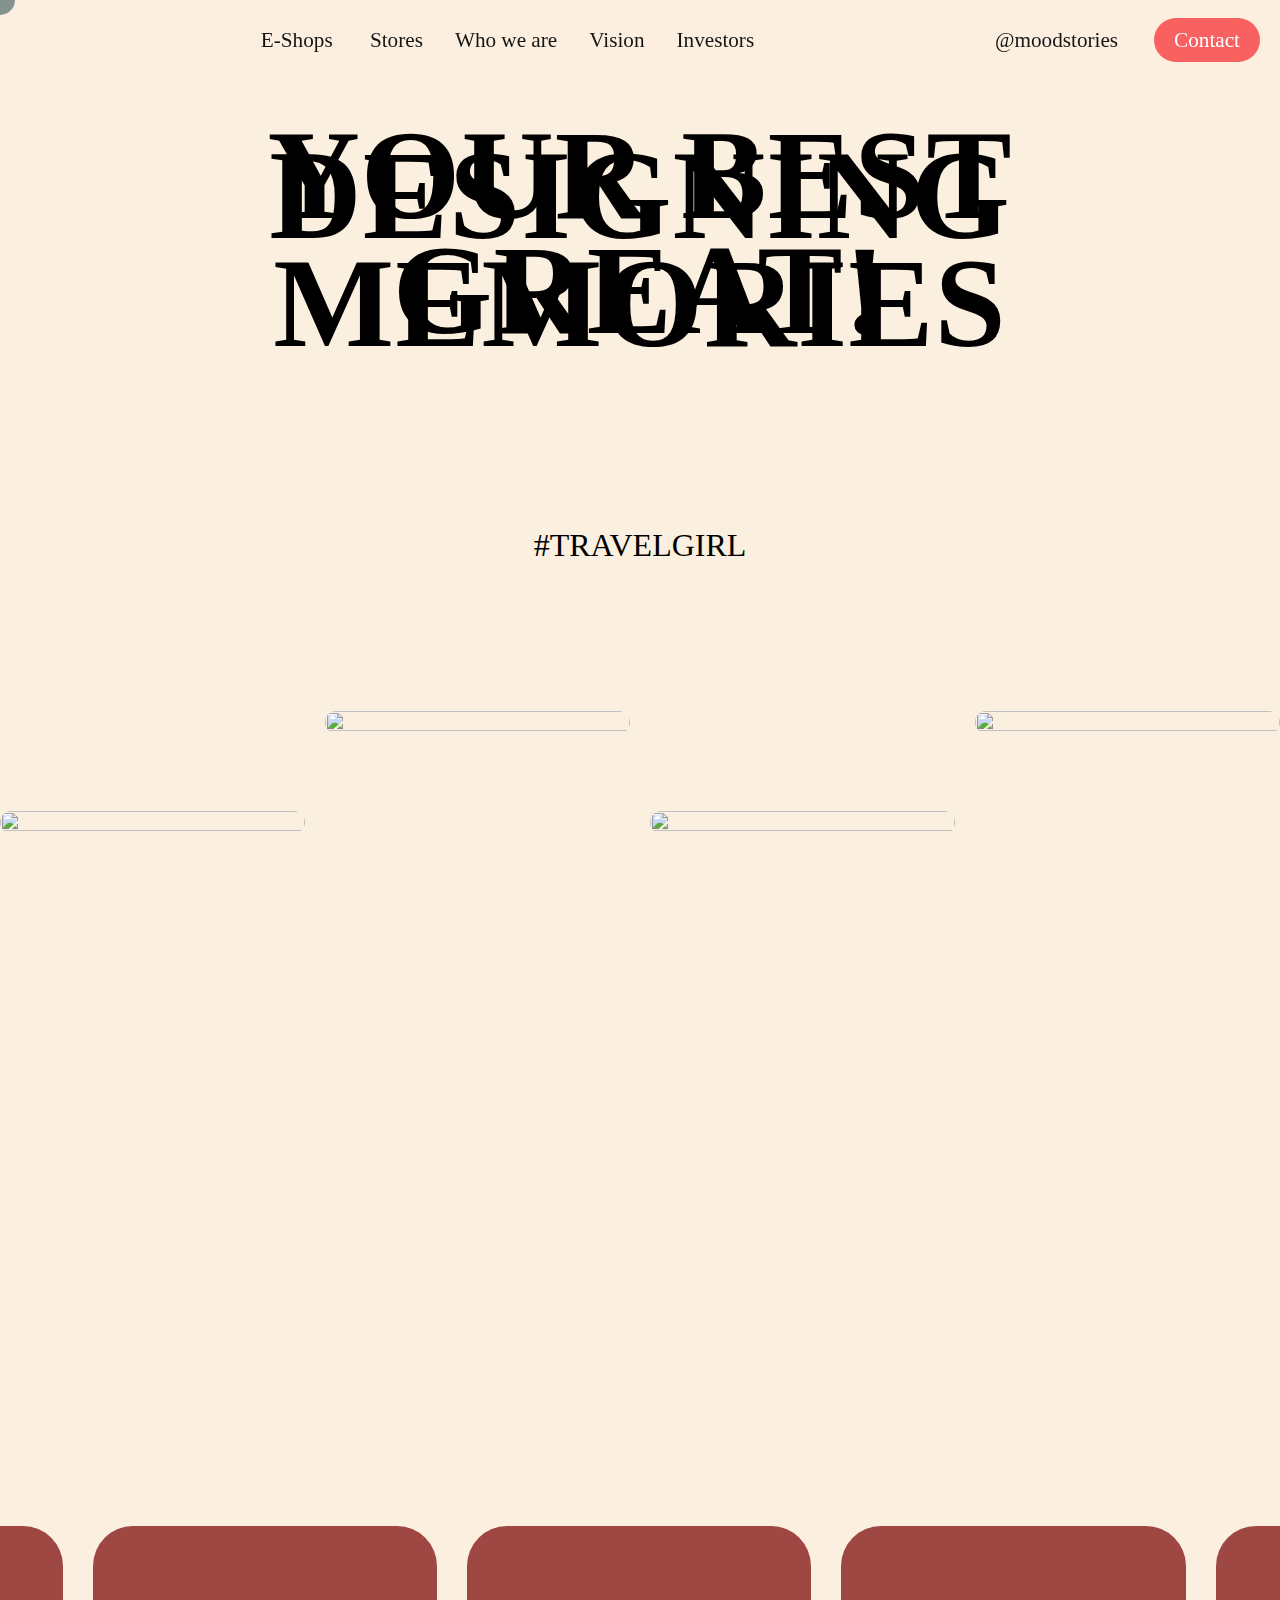
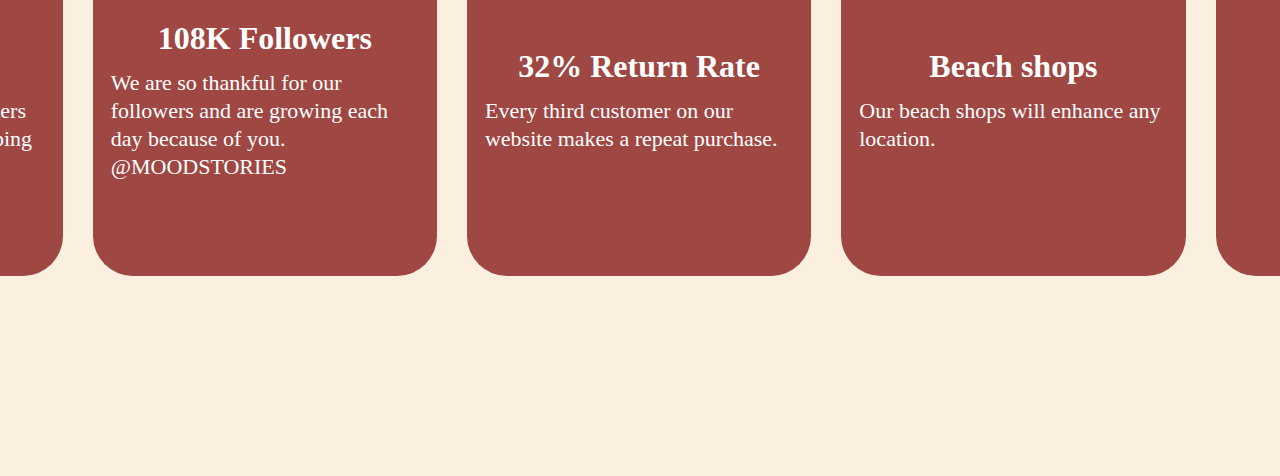
==== index.html @ e1addb82 "add new style" ====
<!DOCTYPE html>
<html lang="en">
  <head>
    <meta charset="UTF-8" />
    <meta name="viewport" content="width=device-width, initial-scale=1.0" />
    <link rel="stylesheet" href="reset.css" />
    <link rel="stylesheet" href="style.css" />
    <link
      rel="stylesheet"
      href="https://www.moodstories.us/cdn/fonts/arvo/arvo_n4.b850edda611fc9e16757303483d06adba42b9384.woff2?h1=bW9vZHN0b3JpZXMudXM&h2=bW9vZHN0b3JpZXMtb25lLmFjY291bnQubXlzaG9waWZ5LmNvbQ&hmac=a6b9521ed88adb67bad1e01ce537726cc782251e66b70402532cb32a04db1342"
    />
    <link href="https://unpkg.com/aos@2.3.1/dist/aos.css" rel="stylesheet" />
    <link
      rel="stylesheet"
      href="https://cdn.jsdelivr.net/npm/swiper@11/swiper-bundle.min.css"
    />
    <title>MOODSTORIES. #TRAVELGIRL</title>
  </head>
  <body class="body">
    <div class="kursor"></div>
    <header class="header">
      <div class="wrapper">
        <div class="header-container">
          <div class="burger-menu">
            <span class="line-burger-menu"></span
            ><span class="line-burger-menu middle"></span
            ><span class="line-burger-menu"></span>
          </div>
          <div class="logo">
            <a href="">
              <img
                src="https://moodstories.com/images/MOODSTORIES_LOGO.svg?v=1716332650&width=500"
                alt=""
            /></a>
          </div>
          <nav>
            <ul class="nav-menu">
              <div class="close">X</div>
              <li class="list-menu">
                <a href="#" class="link-menu first">
                  E-Shops
                  <img src="./images/icons8-шеврон-вниз-15.png" alt="" />
                </a>
              </li>
              <li class="list-menu">
                <a href="" class="link-menu">Stores</a>
              </li>
              <li class="list-menu">
                <a href="" class="link-menu">Who we are</a>
              </li>
              <li class="list-menu">
                <a href="./aboutus.html" class="link-menu">Vision</a>
              </li>
              <li class="list-menu">
                <a href="./aboutus.html" class="link-menu">Investors</a>
              </li>
            </ul>
          </nav>
          <div class="buttons-container">
            <a
              href="https://www.instagram.com/moodstories"
              class="link-menu link-none-small-screen"
              >@moodstories</a
            >

            <a href="#" class="link-button blue">Contact</a>
          </div>
        </div>
      </div>
    </header>
    <ul class="menu">
      <li><a
          href="https://www.moodstories.us/"
          target="_blank"
          class="link-main-menu"
          >Worldwide</a
        ></li>
      </li>

      <li>
        <a
          href="https://www.moodstories.us/"
          target="_blank"
          class="link-main-menu"
          >USA</a
        >
      </li>
      <li>
        <a
          href="https://moodstories.ua/"
          target="_blank"
          class="link-main-menu"
          >Ukraine</a
        >
      </li>
      <li>
        <a
          href="https://moodstories.store/"
          target="_blank"
          class="link-main-menu"
          >Germany</a
        >
      </li>
      <li>
        <a
          href="https://moodstories.ae/"
          target="_blank"
          class="link-main-menu"
        >
          Dubai</a
        >
      </li>
      <li>
        <a
          href="https://moodstories.gr/"
          target="_blank"
          class="link-main-menu"
          >Greece</a
        >
      </li>
      <li>
        <a
          href="https://moodstories.es/"
          target="_blank"
          class="link-main-menu"
          >Spain</a
        >
      </li>
      <div class="closest"><button class="button-closest">Close</button></div>
    </ul>
    <div class="content">
      <div class="wrapper">
        <div class="main-menu-conatiner">
          <span class="static-text">Designing</span>
          <span class="btn-text-one">Your Best Memories</span>
          <span class="btn-text-two">Great!</span>
          <p class="main-paragraph">#TRAVELGIRL</p>
        </div>
      </div>
      <div class="hidden">
        <div class="myswiper1">
          <div class="swiper-wrapper swiper-wrapper1">
            <div class="swiper-slide foto top">
              <img
                src="https://moodstories.com/images/img/2.jpg?v=1721687166&width=500"
                alt=""
              />
            </div>
            <div class="swiper-slide foto">
              <img
                src="https://moodstories.com/images/img/factory.gif?v=1721687166&width=500"
                alt=""
              />
            </div>
            <div class="swiper-slide foto top">
              <img
                src="https://www.binaery.com/cdn/shop/files/sweet-case.jpg?v=1702564416&width=500"
                alt=""
              />
            </div>
            <div class="swiper-slide foto">
              <img
                src="https://moodstories.com/images/img/factory.gif?v=1702564420&width=500"
                alt=""
              />
            </div>
            <div class="swiper-slide foto top">
              <img
                src="https://moodstories.com/images/img/222.gif?v=1702564419&width=500"
                alt=""
              />
            </div>
            <div class="swiper-slide foto">
              <img
                src="https://www.binaery.com/cdn/shop/files/iqbar-case_2f95c7a4-b4c0-4ce8-a7ac-87472772182e.jpg?v=1702564431&width=500"
                alt=""
              />
            </div>
            <div class="swiper-slide foto top">
              <img
                src="https://www.binaery.com/cdn/shop/files/ccuvee-case1.jpg?v=1702564430&width=500"
                alt=""
              />
            </div>
            <div class="swiper-slide foto">
              <img
                src="https://www.binaery.com/cdn/shop/files/max-case-2.jpg?v=1702564432&width=500"
                alt=""
              />
            </div>
            <div class="swiper-slide foto top">
              <img
                src="https://www.binaery.com/cdn/shop/files/phocus-case.jpg?v=1702564411&width=352"
                alt=""
              />
            </div>
            <div class="swiper-slide foto">
              <img
                src="https://www.binaery.com/cdn/shop/files/be-case_1.jpg?v=1702564420&width=500"
                alt=""
              />
            </div>
            <div class="swiper-slide foto top">
              <img
                src="https://www.binaery.com/cdn/shop/files/wisdom-case.jpg?v=1702564423&width=500"
                alt=""
              />
            </div>
            <div class="swiper-slide foto">
              <img
                src="https://www.binaery.com/cdn/shop/files/patch-case.jpg?v=1702564414&width=500"
                alt=""
              />
            </div>
            <div class="swiper-slide foto top">
              <img
                src="https://www.binaery.com/cdn/shop/files/justwear-case.jpg?v=1702564423&width=500"
                alt=""
              />
            </div>
            <div class="swiper-slide foto">
              <img
                src="https://www.binaery.com/cdn/shop/files/ccuvee-case.jpg?v=1702564429&width=500"
                alt=""
              />
            </div>
            <div class="swiper-slide foto top">
              <img
                src="https://www.binaery.com/cdn/shop/files/nun-case.jpg?v=1702564441&width=500"
                alt=""
              />
            </div>
            <div class="swiper-slide foto">
              <img
                src="https://www.binaery.com/cdn/shop/files/zigzag-case_1.webp?v=1707943704&width=500"
                alt=""
              />
            </div>
            <div class="swiper-slide foto top">
              <img
                src="https://www.binaery.com/cdn/shop/files/zibra-case.jpg?v=1702564422&width=500"
                alt=""
              />
            </div>

            <div class="swiper-slide foto">
              <img
                src="https://www.binaery.com/cdn/shop/files/prose-case.jpg?v=1702564428&width=500"
                alt=""
              />
            </div>
            <div class="swiper-slide foto top">
              <img
                src="https://www.binaery.com/cdn/shop/files/240602-HEIGHTS0996_3.jpg?v=1721687166&width=500"
                alt=""
              />
            </div>
            <div class="swiper-slide foto">
              <img
                src="https://www.binaery.com/cdn/shop/files/esp-case.jpg?v=1702564418&width=352"
                alt=""
              />
            </div>
            <div class="swiper-slide foto top">
              <img
                src="https://www.binaery.com/cdn/shop/files/sweet-case.jpg?v=1702564416&width=500"
                alt=""
              />
            </div>
            <div class="swiper-slide foto">
              <img
                src="https://www.binaery.com/cdn/shop/files/Whistle-case-1.jpg?v=1702564420&width=500"
                alt=""
              />
            </div>
            <div class="swiper-slide foto top">
              <img
                src="https://www.binaery.com/cdn/shop/files/max-case.jpg?v=1702564419&width=500"
                alt=""
              />
            </div>
            <div class="swiper-slide foto">
              <img
                src="https://www.binaery.com/cdn/shop/files/iqbar-case_2f95c7a4-b4c0-4ce8-a7ac-87472772182e.jpg?v=1702564431&width=500"
                alt=""
              />
            </div>
            <div class="swiper-slide foto top">
              <img
                src="https://www.binaery.com/cdn/shop/files/ccuvee-case1.jpg?v=1702564430&width=500"
                alt=""
              />
            </div>
            <div class="swiper-slide foto">
              <img
                src="https://www.binaery.com/cdn/shop/files/max-case-2.jpg?v=1702564432&width=500"
                alt=""
              />
            </div>
            <div class="swiper-slide foto">
              <img
                src="https://www.binaery.com/cdn/shop/files/phocus-case.jpg?v=1702564411&width=352"
                alt=""
              />
            </div>
            <div class="swiper-slide foto top">
              <img
                src="https://www.binaery.com/cdn/shop/files/be-case_1.jpg?v=1702564420&width=500"
                alt=""
              />
            </div>
            <div class="swiper-slide foto">
              <img
                src="https://www.binaery.com/cdn/shop/files/wisdom-case.jpg?v=1702564423&width=500"
                alt=""
              />
            </div>
            <div class="swiper-slide foto top">
              <img
                src="https://www.binaery.com/cdn/shop/files/patch-case.jpg?v=1702564414&width=500"
                alt=""
              />
            </div>
            <div class="swiper-slide foto">
              <img
                src="https://www.binaery.com/cdn/shop/files/justwear-case.jpg?v=1702564423&width=500"
                alt=""
              />
            </div>
            <div class="swiper-slide foto top">
              <img
                src="https://www.binaery.com/cdn/shop/files/ccuvee-case.jpg?v=1702564429&width=500"
                alt=""
              />
            </div>
            <div class="swiper-slide foto">
              <img
                src="https://www.binaery.com/cdn/shop/files/nun-case.jpg?v=1702564441&width=500"
                alt=""
              />
            </div>
            <div class="swiper-slide foto top">
              <img
                src="https://www.binaery.com/cdn/shop/files/zigzag-case_1.webp?v=1707943704&width=500"
                alt=""
              />
            </div>
            <div class="swiper-slide foto">
              <img
                src="https://www.binaery.com/cdn/shop/files/zibra-case.jpg?v=1702564422&width=500"
                alt=""
              />
            </div>
            <div class="swiper-slide foto top">
              <img
                src="https://www.binaery.com/cdn/shop/files/ccuvee-case.jpg?v=1702564429&width=500"
                alt=""
              />
            </div>
            <div class="swiper-slide foto">
              <img
                src="https://www.binaery.com/cdn/shop/files/prose-case.jpg?v=1702564428&width=500"
                alt=""
              />
            </div>
          </div>
        </div>
      </div>
      <div class="wrapper">
        <div class="about-us-container">
          <p class="about-us" data-aos="fade-up" data-aos-duration="3000">
            #TRAVELGIRL
          </p>
          <h3
            class="about-us-title"
            data-aos="fade-up"
            data-aos-duration="3000"
          >
            We’re here to make every moment count!
          </h3>
          <p
            class="about-us-paragraph"
            data-aos="fade-up"
            data-aos-duration="3000"
          >
            Craft your best memories with MOODSTORIES. Wherever you go,
            MOODSTORIES goes with you. The best friend in every girl's travel
            story.
          </p>
        </div>
      </div>
      <div class="slider-wrapper">
        <div class="swiper myswiper2">
          <div class="swiper-wrapper">
            <div class="swiper-slide swiper-slide1">
              <h4 class="title-slider">8+ Online shops</h4>
              <p class="paragraph-slider">
                We're launching online stores worldwide to deliver your orders
                faster and enhance your shopping experience.
              </p>
            </div>
            <div class="swiper-slide swiper-slide1">
              <h4 class="title-slider">108K Followers</h4>
              <p class="paragraph-slider">
                We are so thankful for our followers and are growing each day
                because of you.
                <a
                  href="https://www.instagram.com/moodstories"
                  style="text-decoration: none; color: inherit"
                  >@MOODSTORIES</a
                >
              </p>
            </div>
            <div class="swiper-slide swiper-slide1">
              <h4 class="title-slider">32% Return Rate</h4>
              <p class="paragraph-slider">
                Every third customer on our website makes a repeat purchase.
              </p>
            </div>
            <div class="swiper-slide swiper-slide1">
              <h4 class="title-slider">Beach shops</h4>
              <p class="paragraph-slider">
                Our beach shops will enhance any location.
              </p>
            </div>
            <div class="swiper-slide swiper-slide1">
              <h4 class="title-slider">10K Clients</h4>
              <p class="paragraph-slider">№№№№.</p>
            </div>
          </div>
          <div class="swiper-pagination"></div>
          <div class="swiper-button-next new-button"></div>
          <div class="swiper-button-prev new-button-next"></div>
        </div>
      </div>
    </div>
    <div class="form-container">
      <div class="wrapper">
        <div class="form-wrapper">
          <div class="form-close">X</div>
          <h3 class="form-title">Let's talk</h3>
          <p class="form-paragraph">This may begining of your journey</p>
          <div class="forma-and-text">
            <form action="" class="forma">
              <div class="group">
                <input required="" type="text" class="input">
                <span class="highlight"></span>
                <span class="bar"></span>
                <label>Your favorite name</label>
              </div>
              <div class="group">
                <input required="" type="email" class="input">
                <span class="highlight"></span>
                <span class="bar"></span>
                <label>Your favorite email</label>
              </div>
              <div class="group big-margin">
                <select name="" id="2" class="input">
                  <option value="">1</option>
                  <option value="">2</option>
                  <option value="">3</option>
                </select>
                <label for="2"class="textarea-lable next-lable">Serious qestions. What type of work are you intrested in?</label>
                <div class="group">
                  <textarea textarea id="5" class="input text-area"></textarea>
                  <label for="5" class="textarea-lable">Tell us about your idea</label>
                </div>
              </div>
              <button type="submit" class="fom-button">SEND</button>
            </form>
            <div class="text">
              <div class="paragrahp-link">
                <p class="gray-paragpah">Or reac us here</p>
                <a href="" class="link-form">brightfunk@gmail.com</a>
                <a href="" class="link-form">WatsApp</a>
                <a href="" class="link-form">Telegram</a>
              </div>
              
              <div class="paragrahp-link">
                <p class="gray-paragpah">Or reac us here</p>
                <p class="link-form link-paragraph"> 16192 Coastal Highway lewes, Delawere 19958 USA</p>
              </div>
              <div class="paragrahp-link">
                <p class="gray-paragpah">Or reac us here</p>
                <a href="" class="link-form">Instagram</a>
              </div>
            </div>
          </div>
        </div>
      </div>
    </div>
    <script src="https://unpkg.com/aos@2.3.1/dist/aos.js"></script>
    <script src="https://cdn.jsdelivr.net/npm/swiper@11/swiper-bundle.min.js"></script>
    <script src="./index.js"></script>
  </body>
</html>
---- style.css ----
@font-face {
  font-family: "Optima";
  src: url("./fonts/OptimaLTPro-Roman.woff2") format("woff2");
  src: url("./fonts/OptimaLTPro-Roman.woff") format("woff");
}
* {
  margin: 0;
  padding: 0;
  box-sizing: border-box;
}
label {
  color: #615f5f;
}
a {
  text-decoration: none;
  cursor: none;
}
.body {
  overflow-x: hidden;
  cursor: none;
  position: relative;
  background-color: #fbefdf;
}

.scrool-none {
  position: fixed;
  overflow-y: scroll;
  width: 100%;
}
.blur-effect {
  filter: blur(7px);
  pointer-events: none;
}
.close {
  display: none;
}
/* header========================================================================================= start */
.header {
  width: 100%;
  min-height: 88px;
  transition: all 0.5s ease;
  position: fixed;
  /*
  background-color: rgba(255, 255, 255, 0.81);
  */
  background-color: rgba(251, 239, 223, 0.81);
  z-index: 4;
  top: 0;
  left: 0;
  right: 0;
  backdrop-filter: blur(15px);
}
.fixed {
  border-bottom: 1px solid rgb(213, 210, 210);
}
.wrapper {
  max-width: 1270px;
  margin: 0 auto;
  padding: 0 15px;
}
.logo img {
  width: 190px;
}
.header-container {
  display: flex;
  justify-content: space-between;
  align-items: center;
}
.nav-menu {
  padding: 30px;
  display: flex;
  gap: 0 32px;
}
.link-menu {
  position: relative;
  padding: 15px 0;
  font-size: 1.325rem;
  font-weight: 500;
  color: rgb(21, 21, 21);
  transition: all 1s ease;
}
.link-menu::before {
  content: "";
  position: absolute;
  top: 40px;
  left: 0;
  height: 3px;
  width: 0;
  background-color: #f96161;
  transition: all 1s ease;
}
.link-menu:hover {
  color: #f96161;
}
.link-menu:hover::before {
  width: 100%;
}
.link-button {
  font-size: 1.325rem;
  font-weight: 500;
  color: rgb(21, 21, 21);
  padding: 10px 20px;
}
.blue {
  margin-left: 32px;
  border-radius: 30px;
  background-color: #f96161;
  color: white;
  transition: all 0.5s ease-in;
}
.blue:hover {
  opacity: 0.5;
}

/* burger-menu=============================================================================== */
.burger-menu {
  display: flex;
  flex-direction: column;
  gap: 10px 0;
  align-items: center;
  display: none;
}
.line-burger-menu {
  width: 46px;
  height: 2px;
  background-color: black;
  border-radius: 2px;
}
.middle {
  width: 30px;
}
/* burger-menu=============================================================================== */
/* header========================================================================================= finish */
/* menu============================================================================================ start */
.main-menu-conatiner {
  margin-top: 120px;
  display: flex;
  flex-direction: column;
  align-items: center;
  justify-content: center;
  color: black;
  background-color: #fbefdf;
  position: relative;
  overflow: hidden;
  width: 100%;
  text-align: center;
}

.static-text {
  font-size: 8rem;
  font-weight: 800;
  text-transform: uppercase;
  letter-spacing: 1px;
  margin-bottom: 190px; /* Відступ між статичним і анімованими текстами */
}

.main-menu-conatiner span {
  font-size: 12px;
  text-transform: uppercase;
  letter-spacing: 1px;
  position: absolute;
  width: 100%;
  left: 0;
  transform: translateY(-40%);
  font-size: 8rem;
  font-weight: 800;
}

.btn-text-one {
  animation: slide-one 7s infinite;
  animation-delay: 3s;
}

/* Анімація для другого тексту */
.btn-text-two {
  animation: slide-two 7s infinite;
  animation-delay: -2s;
}

/* Анімація для першого тексту */
@keyframes slide-one {
  0%,
  25% {
    top: 150%;
    opacity: 0;
  }
  33%,
  50% {
    top: calc(40% + 50px); /* Враховуємо відступ з .static-text */
    opacity: 1;
  }
  58%,
  75% {
    top: -100%;
    opacity: 0;
  }
  76%,
  100% {
    top: 150%;
  }
}

/* Анімація для другого тексту */
@keyframes slide-two {
  0%,
  40% {
    top: 150%;
    opacity: 0;
  }
  50%,
  70% {
    top: calc(50% + 50px); /* Враховуємо відступ з .static-text */
    opacity: 1;
  }
  80%,
  100% {
    top: -100%;
    opacity: 0;
  }
}

.main-paragraph {
  margin-top: 33%;
  font-size: 2rem;
}

.top {
  padding-top: 100px;
}
/* kfffffffffffffffffffffffffffff */
/* Стиль для кастомного курсора */
.kursor {
  position: fixed;
  mix-blend-mode: difference;
  left: 0;
  top: 0;
  z-index: 19;
  width: 30px;
  height: 30px;
  background: #775c50;
  pointer-events: none;
  border-radius: 50%;
  transform: translate(-50%, -50%);
  transition: width 0.3s ease, height 0.3s ease;
}

.zoomed {
  width: 50px;
  height: 50px;
  background-color: transparent;
  border: 2px solid;
  mix-blend-mode: normal;
}
/* kfffffffffffffffffffffffffffff */
.about-us-container {
  margin-top: 150px;
  display: flex;
  flex-direction: column;
}
.about-us {
  margin-bottom: 16px;
  font-size: 2rem;
}
.about-us-title {
  margin-bottom: 40px;
  font-size: 5.5rem;
  font-weight: 700;
}
.about-us-paragraph {
  font-size: 20px;
  line-height: 28px;
}
/* slider======================================================================================== */
.swiper {
  height: 450px;
  margin: 100px;
  position: relative;
  padding-bottom: 100px !important;
}

.swiper-wrapper {
  margin-left: -22%;
}
.swiper-wrapper1 {
  position: relative;
  margin-left: 0 !important;
  margin: 150px 0;
  height: 450px;
  transition: all 5s ease;
}
.stop-animation {
  animation-play-state: paused !important;
}
.animation {
  animation: slide 30s linear infinite;
  animation-play-state: running;
}
@keyframes slide {
  0% {
    transform: translateX(0);
  }
  100% {
    transform: translateX(-200%);
  }
}
.foto {
  max-width: 560px !important;
  height: 100%;
}
.foto img {
  width: 100%;
  height: 100%;
  border-radius: 30px;
  object-fit: contain;
}
.swiper-slide1 {
  padding: 18px;
  color: white;
  font-size: 18px;
  background: #fff;
  background-color: #9e4743;
  border-radius: 40px;
  display: flex !important;
  flex-direction: column;
  align-items: center !important;
  justify-content: center !important;
}
.myswiper {
  width: 100%;
  padding: 150px 0;
}

.fotо {
  width: 400px;
  border-radius: 50px !important;
}
.title-slider {
  font-size: 32px;
  font-weight: 800;
  margin-bottom: 15px;
}
.paragraph-slider {
  font-size: 22px;
  line-height: 28px;
}
.new-button,
.new-button-next {
  position: absolute !important;
  z-index: 3 !important;
  width: 100px !important;
  height: 100px !important;
  color: black !important;
  background-color: white !important;
  border-radius: 50% !important;
  top: 37% !important;
  background-position: center !important;
  background-repeat: no-repeat !important;
  background-size: cover !important;
  opacity: 0;
  transition: opacity 0.3s ease !important;
  cursor: none !important;
}
.new-button::after,
.new-button-next::after {
  display: none !important;
}
.new-button {
  right: 5% !important;
  background-image: url(./images/icons8-СЃС‚СЂРµР»РєР°-РІРїСЂР°РІРѕ-50.png);
}
.new-button-next {
  left: 5% !important;
  background-image: url(./images/icons8-СЃС‚СЂРµР»РєР°-РІРїСЂР°РІРѕ-50\ 1.png);
}
.opacity {
  opacity: 1;
}
.swiper-pagination {
  display: none;
}
.hidden {
  overflow: hidden;
}
/* //////////////////////////////////////////////////////////////////////////////////////// */
/* //////////////////////////////////////////////////////////////////////////////////////// */
/* //////////////////////////////////////////////////////////////////////////////////////// */
/* //////////////////////////////////////////////////////////////////////////////////////// */
/* //////////////////////////////////////////////////////////////////////////////////////// */
/* about-us style */
.about-us-main {
  margin: 180px 0;
  display: flex;
  gap: 0 8%;
  align-items: center;
}
.about-us-text {
  width: 46%;
}
.about-us-main-title {
  font-size: 56px;
  font-weight: 900;
  margin-bottom: 20px;
}
.about-us-main-paragraph {
  font-size: 22px;
  line-height: 30px;
}
.about-us-foto {
  width: 46%;
}
.about-us-foto img {
  width: 100%;
  height: 100%;
  border-radius: 40px;
  object-fit: contain;
}

.scrool-block-coantainer {
  display: flex;
  gap: 0 40px;
  margin: 200px 0;
  position: sticky;
  top: 150px;
}

.right-wrapper {
  margin-left: auto;
}
.text-number-block {
  position: sticky;
  top: 150px;
  max-width: 980px;
  padding: 32px;
  border-radius: 30px;
  border: 1px solid black;
  margin-bottom: 20px;
  background-color: white;
}
.number-name-block {
  margin-right: 20px;
}
.text-block {
  display: block;
  margin-bottom: 15px;
}
.number-block {
  margin-right: 15px;
}

.number-text-block-wrapper {
  position: sticky;
  top: 150px;
  font-size: 20px;
  color: #2e2a2a;
  margin-bottom: 15px;
}
.number {
  font-size: 54px;
  font-weight: 900;
  color: rgb(102, 91, 91);
}
.titel-number-text-block {
  font-size: 54px;
  color: black;
  font-weight: 700;
  margin-top: -22px;
  margin-bottom: 40px;
}
.paragraph-number-text-block {
  font-size: 22px;
  color: black;
  line-height: 28px;
}
.one-block {
  z-index: 1;
}
.two-block {
  z-index: 2;
}
.three-block {
  z-index: 3;
}
/* navMenuStyles ===============================================================================================*/
.link-main-menu {
  position: relative;
  font-size: 32px;
  color: black;
  letter-spacing: 5px;
  transition: all 0.5s ease;
}
.link-main-menu::before {
  position: absolute;
  content: "";
  top: 40px;
  left: 0;
  height: 2px;
  background-color: #f96161;
  z-index: 1;
  width: 0;
  transition: all 0.5s ease;
}
.link-main-menu:hover {
  color: #f96161;
}

.link-main-menu:hover:before {
  width: 100%;
}

.menu {
  position: fixed;
  top: 10%;
  left: 0;
  width: 100%;
  height: 100%;
  display: flex;
  flex-direction: column;
  gap: 40px 0;
  padding: 40px 480px 0px;
  background-color: #fbefdf;
  z-index: 5;
  overflow: hidden;
  transition: all 0.3s ease;
  transform: translateY(-150%);
}
.transform-tranleteY {
  transform: translateY(0);
}
.color {
  color: #f96161;
}
.closest {
  position: absolute;
  bottom: 20%;
  right: 20%;
}
.button-closest {
  cursor: none;
  padding: 10px 40px;
  border-radius: 30px;
  background-color: #f96161;
  color: white;
  transition: all 0.5s ease-in;
  font-size: 30px;
  transition: all 0.5s ease;
  border: none;
}
.button-closest:hover {
  opacity: 0.5;
}

/* forma================================================================================================== */
.form-container {
  width: 100vw;
  height: 100vh;
  top: 0;
  left: 0;
  right: 0;
  position: fixed;
  display: flex;
  align-items: center;
  justify-content: center;
  z-index: 6;
  background-color: rgba(0, 0, 0, 0.549);
  display: none;
}
.display-blosk {
  display: block;
}
.form-wrapper {
  background-color: #fbefdf;
  padding: 45px 100px;
  position: relative;
}
.form-close {
  position: absolute;
  right: 3%;
  top: 3%;
  font-size: 2rem;
  font-weight: 900;
  padding: 15px;
}
.form-title {
  font-size: 6rem;
  font-weight: 600;
  text-align: center;
}
.form-paragraph {
  font-size: 24px;
  margin-bottom: 50px;
  text-align: center;
}
.forma-and-text {
  display: flex;
  gap: 0 80px;
}
.text {
  display: flex;
  flex-direction: column;
  gap: 80px 0;
}
.paragrahp-link {
  color: #615f5f;
  font-size: 18px;
}
.link-form {
  margin-top: 10px;
  display: block;
  color: black;
  transition: all 0.3s ease;
}
.link-form:hover {
  text-decoration: underline;
}
.link-paragraph {
  text-decoration: none;
  line-height: 25px;
}
.link-paragraph:hover {
  text-decoration: none;
}
.forma {
  width: 50vw;
  cursor: none;
}
.group {
  position: relative;
  margin-bottom: 40px;
}

.input {
  width: 100%;
  font-size: 16px;
  padding: 10px 10px 10px 5px;
  display: block;
  border: none;
  border-bottom: 1px solid #615f5f;
  background: transparent;
}

.input:focus {
  outline: none;
}

label {
  color: #999;
  font-size: 18px;
  font-weight: normal;
  position: absolute;
  pointer-events: none;
  left: 5px;
  top: 10px;
  transition: 0.2s ease all;
  -moz-transition: 0.2s ease all;
  -webkit-transition: 0.2s ease all;
}

.input:focus ~ label,
.input:valid ~ label {
  top: -20px;
  font-size: 14px;
  color: #615f5f;
}

.bar {
  position: relative;
  display: block;
  width: inherit;
}

.bar:before,
.bar:after {
  content: "";
  height: 2px;
  width: 0;
  bottom: 1px;
  position: absolute;
  background: #000000;
  transition: 0.2s ease all;
  -moz-transition: 0.2s ease all;
  -webkit-transition: 0.2s ease all;
}

.bar:before {
  left: 50%;
}

.bar:after {
  right: 50%;
}

.input:focus ~ .bar:before,
.input:focus ~ .bar:after {
  width: 50%;
}

.highlight {
  position: absolute;
  height: 60%;
  width: 100%;
  top: 25%;
  left: 0;
  pointer-events: none;
  opacity: 0.5;
}

.input:focus ~ .highlight {
  animation: inputHighlighter 0.3s ease;
}
.text-area {
  background-color: #fbefdf;
  border: none;
  border-bottom: 1px solid #615f5f;
  color: #615f5f;
  margin-top: 50px;
  width: 100%;
  outline: 0;
}
.text-area:focus ~ .textarea-lable {
  margin-top: -10px;
  font-size: 16px !important;
}
.textarea-lable {
  margin-top: 35px;
  font-size: 20px !important;
  color: #615f5f;
}
.next-lable {
  margin-top: -8px;
}
.big-margin {
  margin-top: 80px;
}
@keyframes inputHighlighter {
  from {
    background: #000000;
  }

  to {
    width: 0;
    background: transparent;
  }
}
.fom-button {
  padding: 10px 30px;
  background-color: #f96161;
  color: white;
  border-radius: 30px;
  border: none;
  font-weight: 700;
  transition: all 0.3s ease;
}
.fom-button:hover {
  opacity: 0.5;
}
/* forma================================================================================================== */
/* adptiwe-screen======================================================================================== */ /* adptiwe-screen======================================================================================== */ /* adptiwe-screen======================================================================================== */
@media (max-width: 1270px) {
  .swiper-wrapper {
    margin-left: -10%;
  }
}
@media (max-width: 960px) {
  .nav-menu {
    flex-direction: column;
    gap: 50px 0;
    background-color: white;
    position: absolute;
    top: 0;
    left: 0;
    width: 100%;
    z-index: 4;
    height: 100vh;
    opacity: 1;
    padding-top: 150px;
    transform: translateX(-100%);
    transition: all 0.4s ease;
  }
  .close {
    margin-left: auto;
    font-size: 34px;
    font-weight: 900;
    margin-top: -30%;
    display: block;
  }
  .class-transform {
    transform: translateX(0);
  }
  .link-menu {
    font-size: 34px;
  }
  .header-container {
    padding: 30px;
  }
  .link-none-small-screen {
    display: none;
  }
  .burger-menu {
    display: flex;
  }
  .main-menu-conatiner span {
    font-size: 6rem;
  }
  .main-menu-conatiner {
    text-align: center;
  }
  .about-us-title {
    font-size: 4rem;
  }
  .swiper-wrapper {
    margin-left: -52%;
    height: 500px;
  }

  .swiper-pagination {
    position: absolute !important;
    bottom: 0% !important;
    z-index: 3;
    display: block;
  }
  .swiper-pagination-bullet {
    width: 20px !important;
    height: 20px !important;
    border-radius: 50% !important;
    margin-left: 10px !important;
  }
  .swiper-pagination-bullet-active {
    background: #000000 !important;
  }
  .new-button,
  .new-button-next {
    display: none !important;
    opacity: 0 !important;
  }
}
@media (max-width: 700px) {
  .main-title {
    font-size: 5rem;
  }
}
@media (max-width: 600px) {
  .about-us-title {
    font-size: 3rem;
  }
  .title-slider {
    font-size: 28px;
  }
  .swiper-slide1 {
    padding: 20px 20px;
    font-size: 20px;
  }

  .main-menu-conatiner span {
    font-size: 3rem;
  }
  .main-paragraph {
    font-size: 1.5rem;
  }
  .logo a img {
    width: 150px;
  }
  .blue {
    font-size: 20px;
  }
  .header-container {
    padding: 30px 0;
  }
}
@media (max-width: 400px) {
  .main-menu-conatiner span {
    font-size: 2.5rem;
  }
  .about-us-title {
    font-size: 2rem;
  }
  .line-burger-menu {
    width: 30px;
  }
  .middle {
    width: 15px;
  }
  .blue {
    margin-left: 5px;
  }
  @keyframes slide {
    0% {
      transform: translateX(0);
    }
    100% {
      transform: translateX(-800%);
    }
  }
}
/* adptiwe-screen about-us======================================================================================== */ /* adptiwe-screen about-us======================================================================================== */ /* adptiwe-screen about-us======================================================================================== */
@media (max-width: 1100px) {
  .about-us-main {
    max-width: 100%;
    display: flex;
    flex-direction: column;
    gap: 40px 0;
    position: relative;
  }
  .about-us-foto {
    width: 90%;
  }
  .about-us-text {
    display: flex;
    flex-direction: column;

    width: 90%;
  }
  .about-us-main-title {
    display: flex;
    order: 1;
  }

  .about-us-foto {
    order: 2;
    display: flex;
  }

  .about-us-main-paragraph {
    position: absolute;
    bottom: -280px;
    left: 0;
  }
  .next {
    padding-top: 100px;
  }
  .scrool-block-coantainer {
    margin-top: 100px;
    display: flex;
    flex-direction: column;
    gap: 30px 0;
    margin-left: 20px;
  }
  .number-name-block {
    margin-right: 0;
  }
  .right-wrapper {
    margin-left: 0;
  }
  .number-text-block-wrapper {
    margin-right: auto;
  }
}
@media (max-width: 850px) {
  .forma-and-text {
    flex-direction: column-reverse;
    align-items: center;
    justify-content: center;
    gap: 80px 0;
  }
  .form-wrapper {
    padding: 45px;
  }
  .forma {
    width: 85vw;
  }
  .text {
    flex-direction: row;
    gap: 0 60px;
  }
  .kursor {
    display: none;
  }
  .body {
    cursor: default;
  }
  .titel-number-text-block {
    font-size: 40px;
    margin-bottom: 20px;
  }
  .text-number-block {
    margin-bottom: 5%;
  }
  .next {
    padding-top: 150px;
  }
}
@media (max-width: 600px) {
  .main-menu-conatiner {
    margin-top: 22%;
  }
  .main-paragraph {
    margin-top: 70%;
  }
  .static-text {
    margin-bottom: 16%;
  }
  .about-us-main-paragraph {
    margin-bottom: -60px;
  }
  .animation {
    animation: slide 15s linear infinite;
    animation-play-state: running;
  }
  .next {
    padding-top: 200px;
  }
  .foto {
    width: 70% !important;
  }
  .top {
    padding-top: 50px;
  }
  .about-us-container {
    margin-top: 0;
  }
  .hidden {
    overflow: hidden;
    margin-top: -50px;
  }
}
@media (max-width: 450px) {
  .about-us-main-paragraph {
    margin-bottom: -100px;
  }
  .form-wrapper {
    padding: 20px;
  }
  .paragrahp-link {
    font-size: 14px;
  }
  .link-form {
    font-size: 14px;
  }
  .forma-and-text {
    gap: 30px 0;
  }
  .group {
    margin-bottom: 20px;
  }
  .big-margin {
    margin-top: 40px;
  }
  .text {
    gap: 25px;
  }
  .text-area {
    margin-top: 20px;
  }
  .form-title {
    font-size: 4rem;
  }
  .textarea-lable {
    font-size: 16px !important;
  }
  .next {
    padding-top: 300px;
  }
  .closest {
    right: 10%;
  }
  .button-closest {
    padding: 10px 30px;
    font-size: 28px;
    border: none;
  }
}
@media (max-width: 450px) {
  .about-us-main-paragraph {
    margin-bottom: -130px;
  }

  .animation {
    animation: slide 50s linear infinite;
    animation-play-state: running;
  }
  @keyframes slide {
    0% {
      transform: translateX(0);
    }
    100% {
      transform: translateX(-2000%);
    }
  }
}
@media (max-width: 360px) {
  @keyframes slide {
    0% {
      transform: translateX(0);
    }
    100% {
      transform: translateX(-2000%);
    }
  }
  .animation {
    animation: slide 50s linear infinite;
    animation-play-state: running;
  }
}

@media (max-width: 650px) {
  .menu {
    padding-left: 50px;
    padding-right: 150px;
  }
}
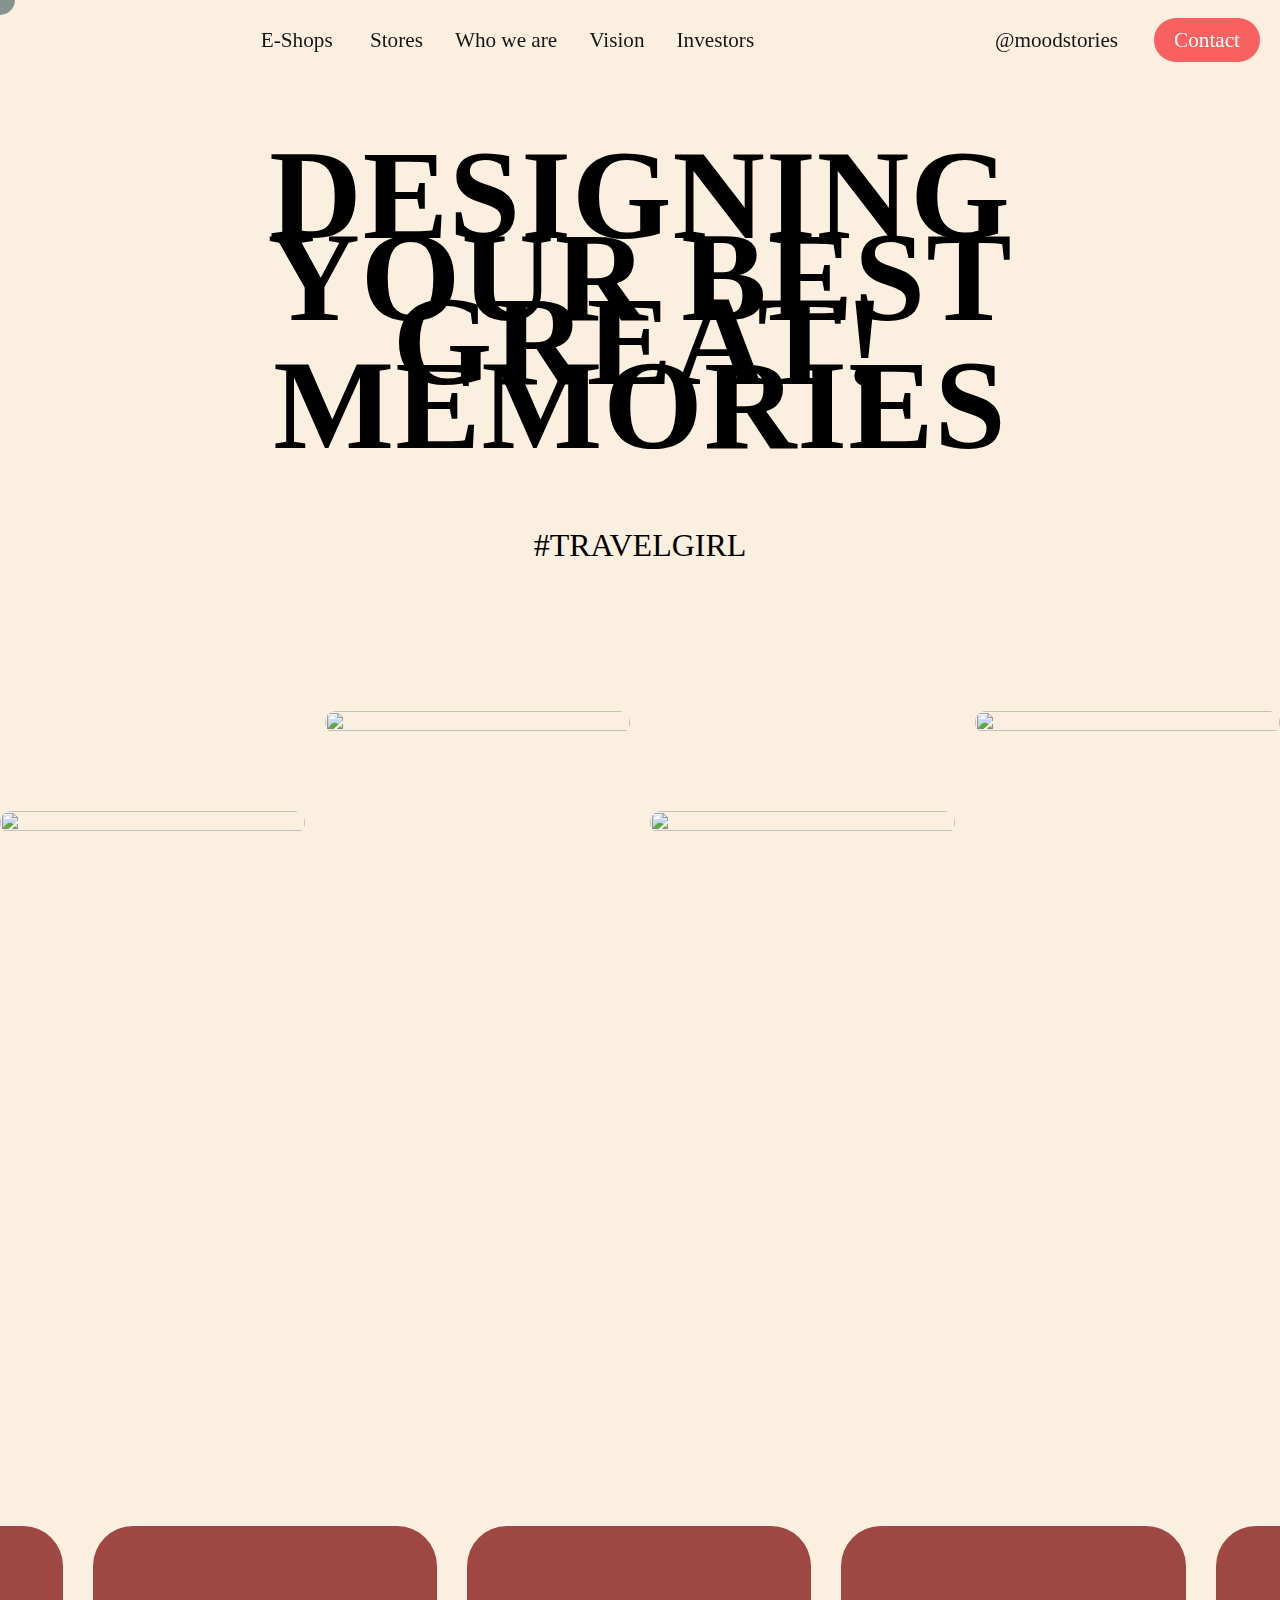
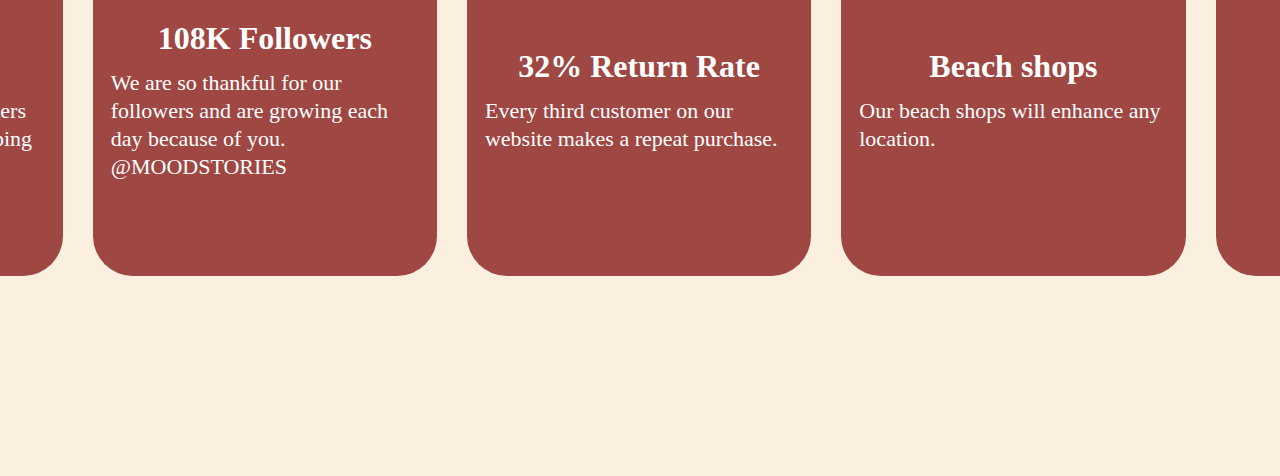
==== commit 9aac9ff4: "add new style" ====
--- a/index.html
+++ b/index.html
@@ -132,8 +132,10 @@
       <div class="wrapper">
         <div class="main-menu-conatiner">
           <span class="static-text">Designing</span>
-          <span class="btn-text-one">Your Best Memories</span>
-          <span class="btn-text-two">Great!</span>
+          <span class="btn-text-one" data-aos="fade-up"
+          data-aos-duration="4000">Your Best Memories</span>
+          <span class="btn-text-two" data-aos="fade-up"
+            data-aos-duration="4000">Great!</span>
           <p class="main-paragraph">#TRAVELGIRL</p>
         </div>
       </div>
--- a/style.css
+++ b/style.css
@@ -980,13 +980,13 @@
 }
 @media (max-width: 600px) {
   .main-menu-conatiner {
-    margin-top: 22%;
+    margin-top: 10%;
   }
   .main-paragraph {
     margin-top: 70%;
   }
   .static-text {
-    margin-bottom: 16%;
+    margin-bottom: 18%;
   }
   .about-us-main-paragraph {
     margin-bottom: -60px;
@@ -1016,6 +1016,11 @@
   .about-us-main-paragraph {
     margin-bottom: -100px;
   }
+  .form-close {
+    right: 1%;
+    top: 1%;
+    font-size: 1rem;
+  }
   .form-wrapper {
     padding: 20px;
   }
@@ -1023,7 +1028,7 @@
     font-size: 14px;
   }
   .link-form {
-    font-size: 14px;
+    font-size: 12px;
   }
   .forma-and-text {
     gap: 30px 0;
@@ -1032,7 +1037,7 @@
     margin-bottom: 20px;
   }
   .big-margin {
-    margin-top: 40px;
+    margin-top: 30px;
   }
   .text {
     gap: 25px;
@@ -1041,10 +1046,10 @@
     margin-top: 20px;
   }
   .form-title {
-    font-size: 4rem;
+    font-size: 3rem;
   }
   .textarea-lable {
-    font-size: 16px !important;
+    font-size: 14px !important;
   }
   .next {
     padding-top: 300px;
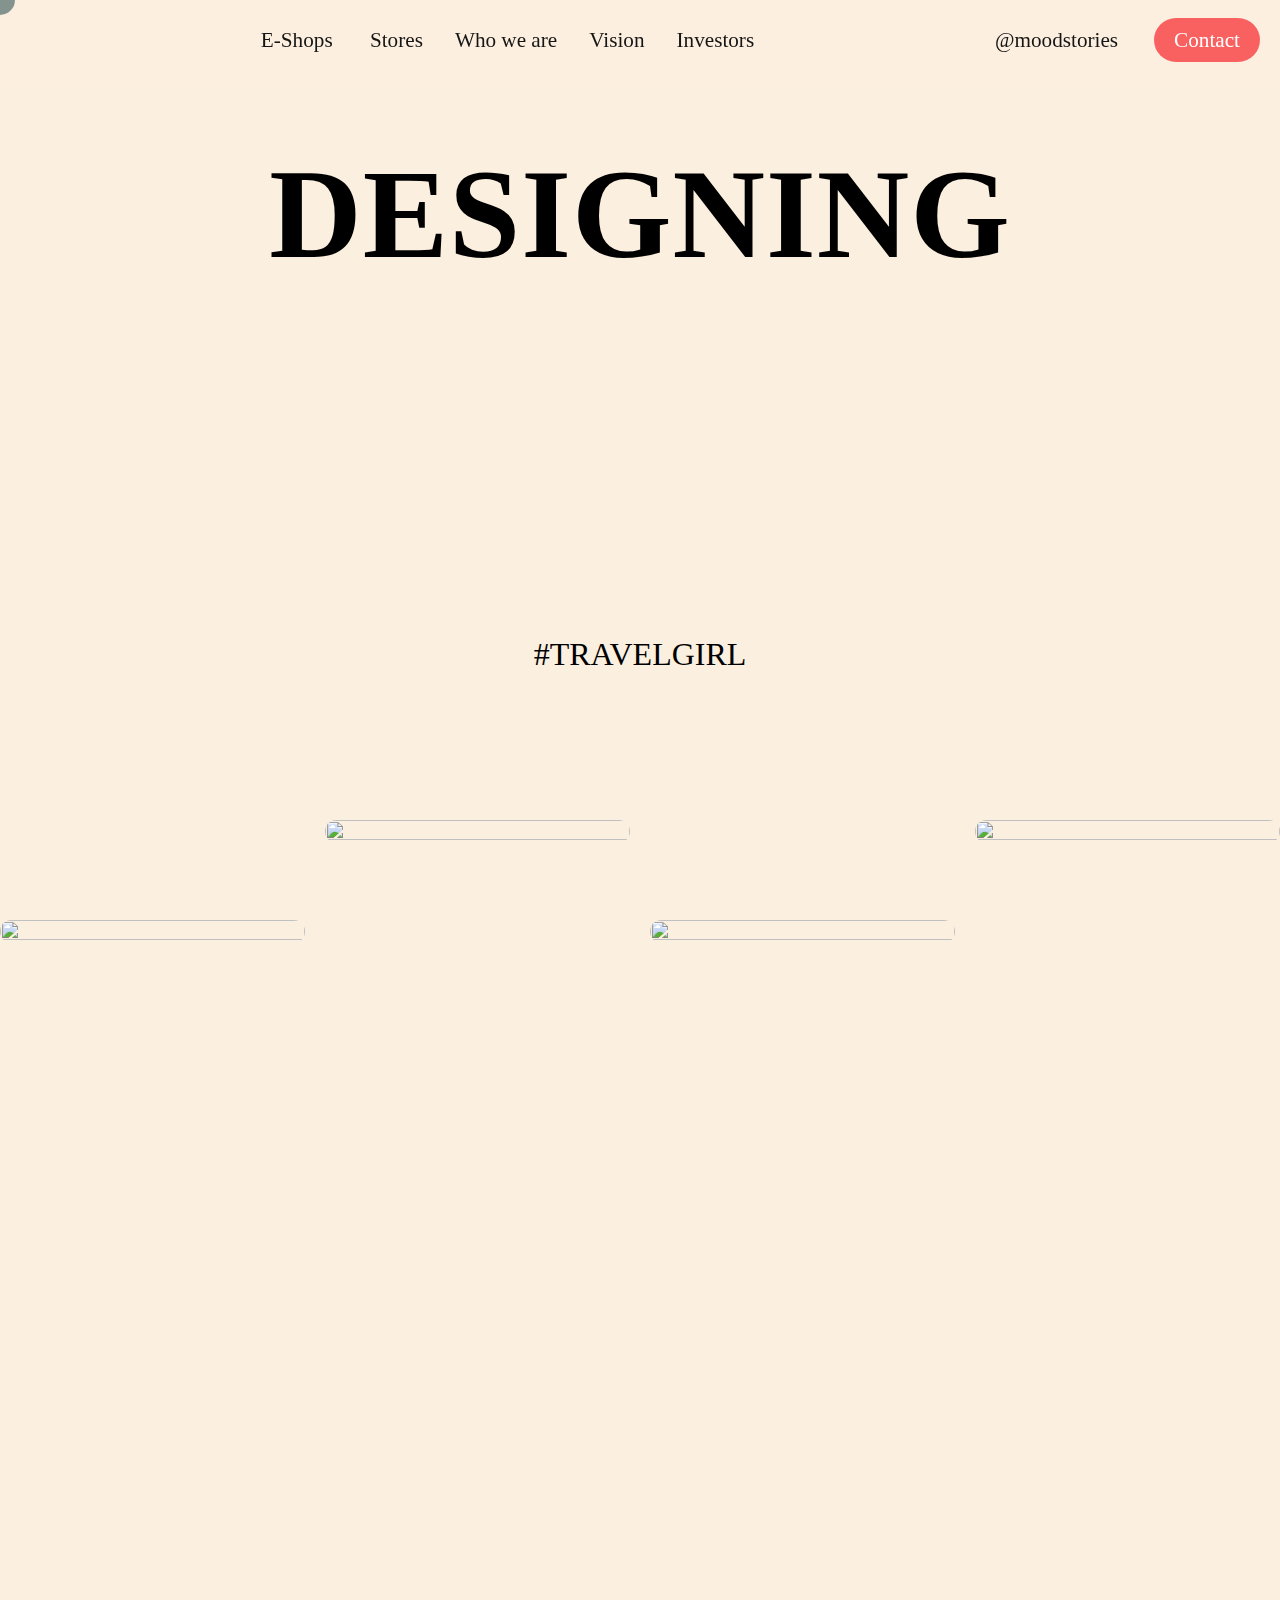
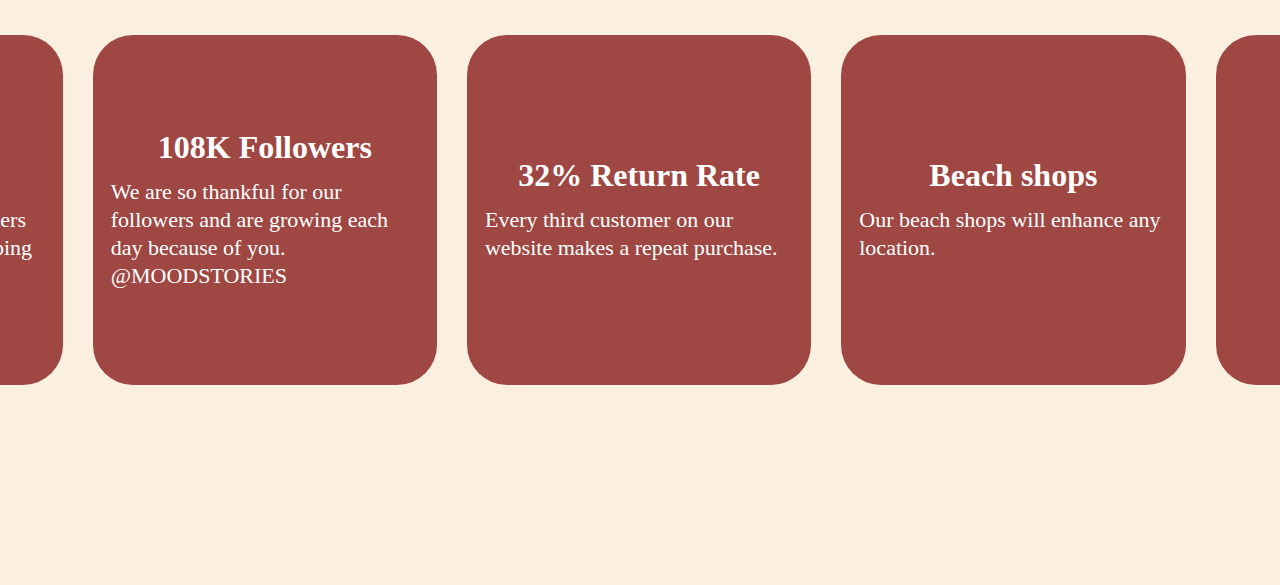
==== commit 8b85c9dd: "add new commit" ====
--- a/index.html
+++ b/index.html
@@ -132,10 +132,8 @@
       <div class="wrapper">
         <div class="main-menu-conatiner">
           <span class="static-text">Designing</span>
-          <span class="btn-text-one" data-aos="fade-up"
-          data-aos-duration="4000">Your Best Memories</span>
-          <span class="btn-text-two" data-aos="fade-up"
-            data-aos-duration="4000">Great!</span>
+          <span class="btn-text-one">Your Best Memories</span>
+          <span class="btn-text-two">Great!</span>
           <p class="main-paragraph">#TRAVELGIRL</p>
         </div>
       </div>
--- a/style.css
+++ b/style.css
@@ -133,7 +133,7 @@
 /* header========================================================================================= finish */
 /* menu============================================================================================ start */
 .main-menu-conatiner {
-  margin-top: 120px;
+  margin-top: 80px;
   display: flex;
   flex-direction: column;
   align-items: center;
@@ -151,7 +151,7 @@
   font-weight: 800;
   text-transform: uppercase;
   letter-spacing: 1px;
-  margin-bottom: 190px; /* Відступ між статичним і анімованими текстами */
+  margin-bottom: 220px; /* Відступ між статичним і анімованими текстами */
 }
 
 .main-menu-conatiner span {
@@ -169,12 +169,17 @@
 .btn-text-one {
   animation: slide-one 7s infinite;
   animation-delay: 3s;
+  opacity: 0;
 }
 
 /* Анімація для другого тексту */
 .btn-text-two {
   animation: slide-two 7s infinite;
   animation-delay: -2s;
+  opacity: 0;
+}
+.visible {
+  opacity: 1;
 }
 
 /* Анімація для першого тексту */
@@ -220,7 +225,7 @@
 }
 
 .main-paragraph {
-  margin-top: 33%;
+  margin-top: 45%;
   font-size: 2rem;
 }
 
@@ -717,7 +722,7 @@
   outline: 0;
 }
 .text-area:focus ~ .textarea-lable {
-  margin-top: -10px;
+  margin-top: -3px;
   font-size: 16px !important;
 }
 .textarea-lable {
@@ -986,8 +991,9 @@
     margin-top: 70%;
   }
   .static-text {
-    margin-bottom: 18%;
-  }
+    margin-bottom: 10%;
+  }
+
   .about-us-main-paragraph {
     margin-bottom: -60px;
   }
@@ -1046,7 +1052,11 @@
     margin-top: 20px;
   }
   .form-title {
+    margin-bottom: 15px;
     font-size: 3rem;
+  }
+  .form-paragraph {
+    margin-bottom: 25px;
   }
   .textarea-lable {
     font-size: 14px !important;
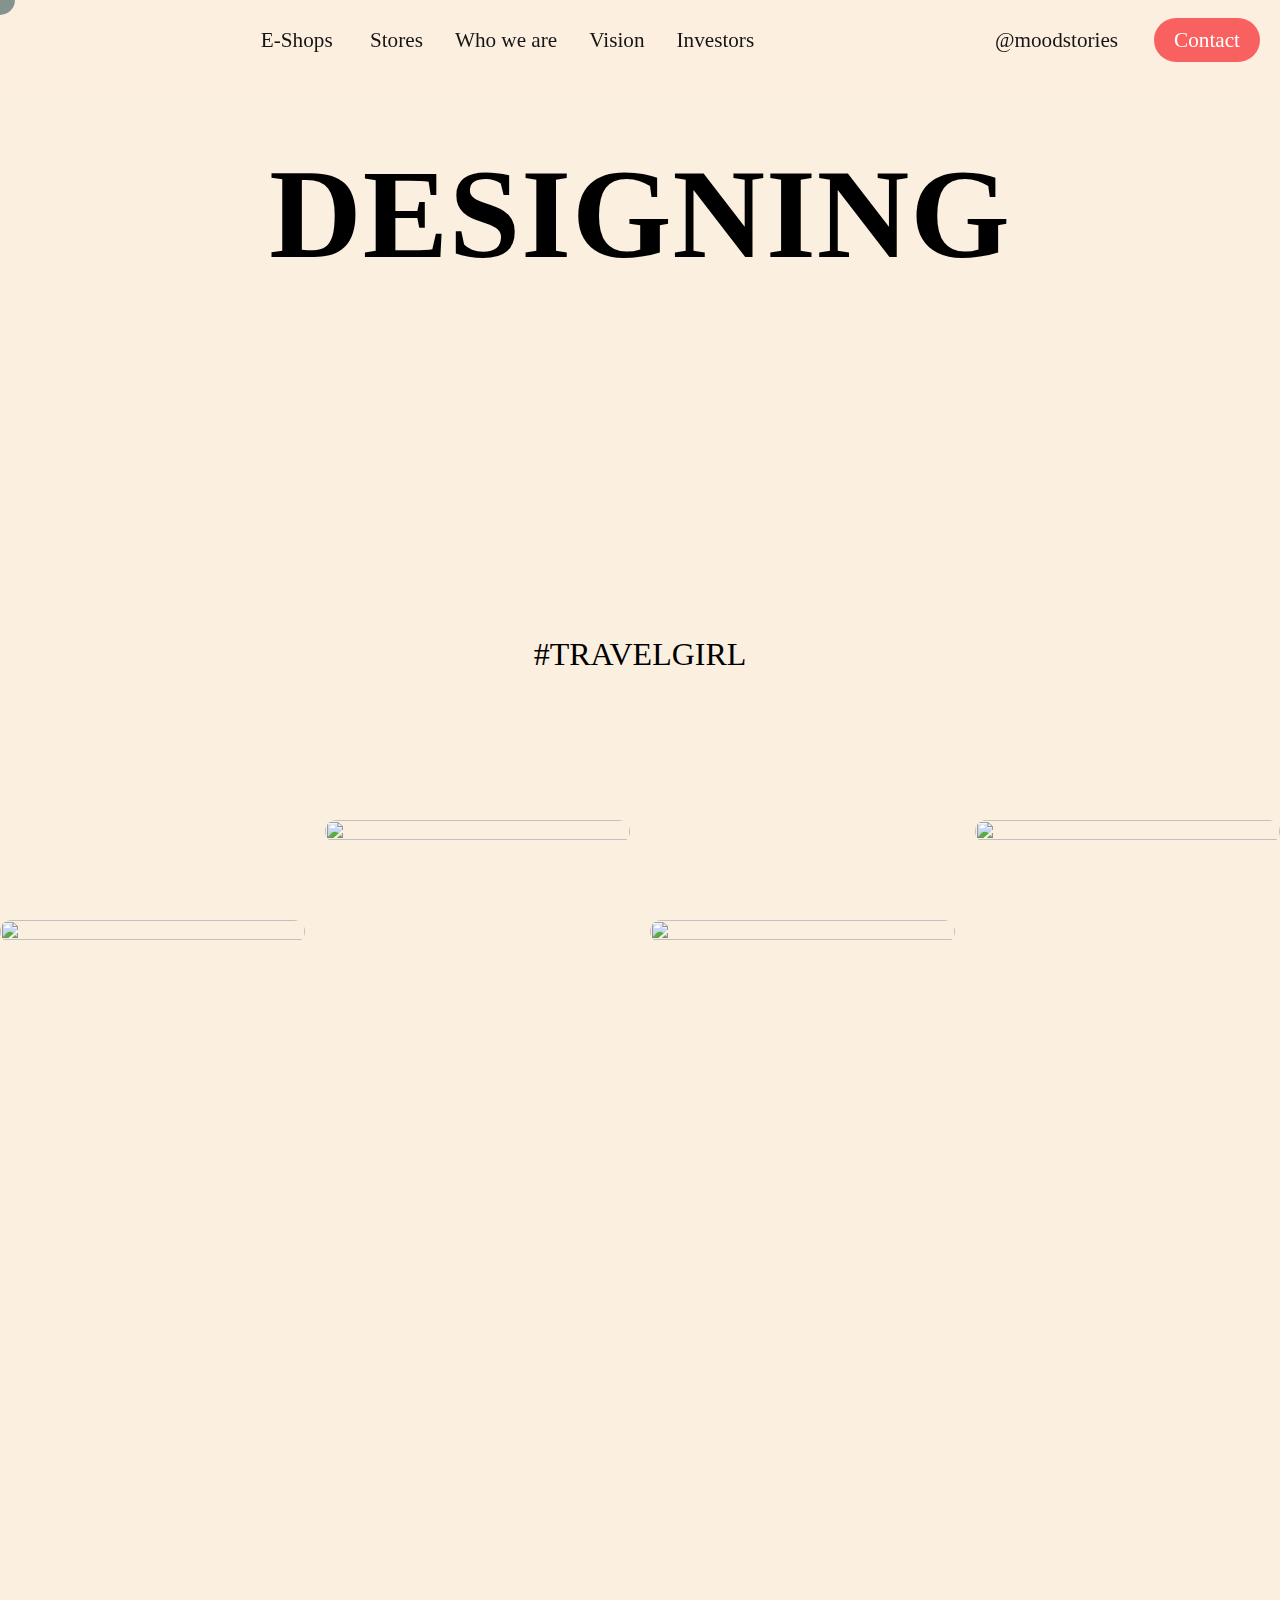
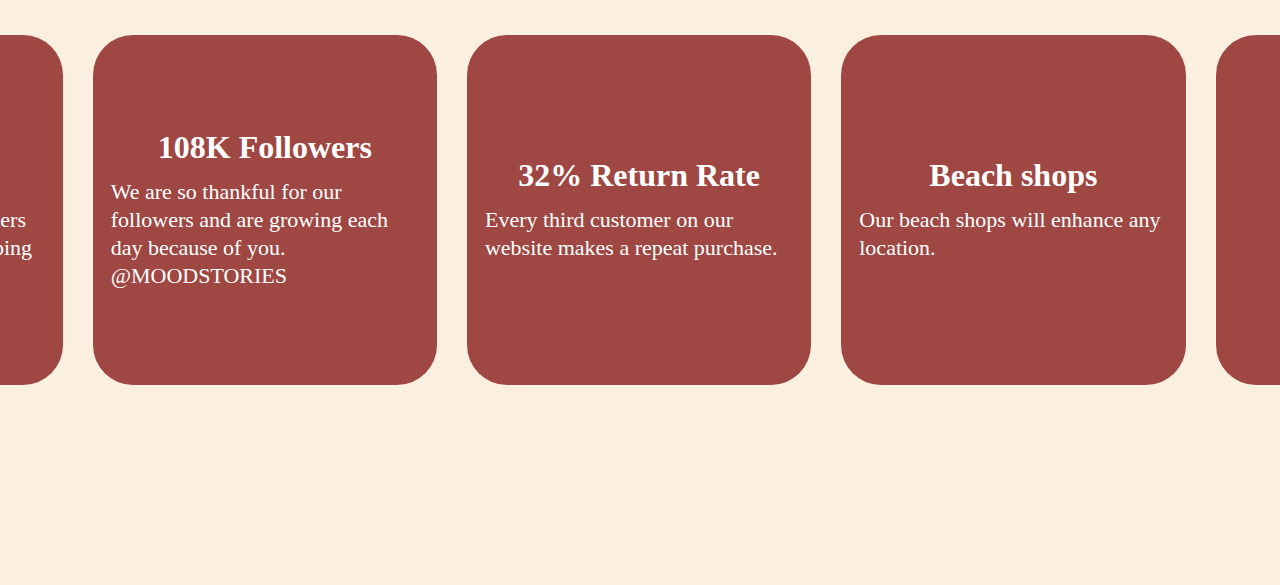
==== commit f48d81ea: "add new style" ====
--- a/index.html
+++ b/index.html
@@ -477,11 +477,11 @@
               </div>
               
               <div class="paragrahp-link">
-                <p class="gray-paragpah">Or reac us here</p>
+                <p class="gray-paragpah">Head office</p>
                 <p class="link-form link-paragraph"> 16192 Coastal Highway lewes, Delawere 19958 USA</p>
               </div>
               <div class="paragrahp-link">
-                <p class="gray-paragpah">Or reac us here</p>
+                <p class="gray-paragpah">Social network</p>
                 <a href="" class="link-form">Instagram</a>
               </div>
             </div>
--- a/style.css
+++ b/style.css
@@ -554,7 +554,7 @@
   opacity: 0.5;
 }
 
-/* forma================================================================================================== */
+/* forma================================================================================================== */ /* forma================================================================================================== */ /* forma================================================================================================== */
 .form-container {
   width: 100vw;
   height: 100vh;
@@ -602,7 +602,7 @@
 .text {
   display: flex;
   flex-direction: column;
-  gap: 80px 0;
+  gap: 60px 0;
 }
 .paragrahp-link {
   color: #615f5f;
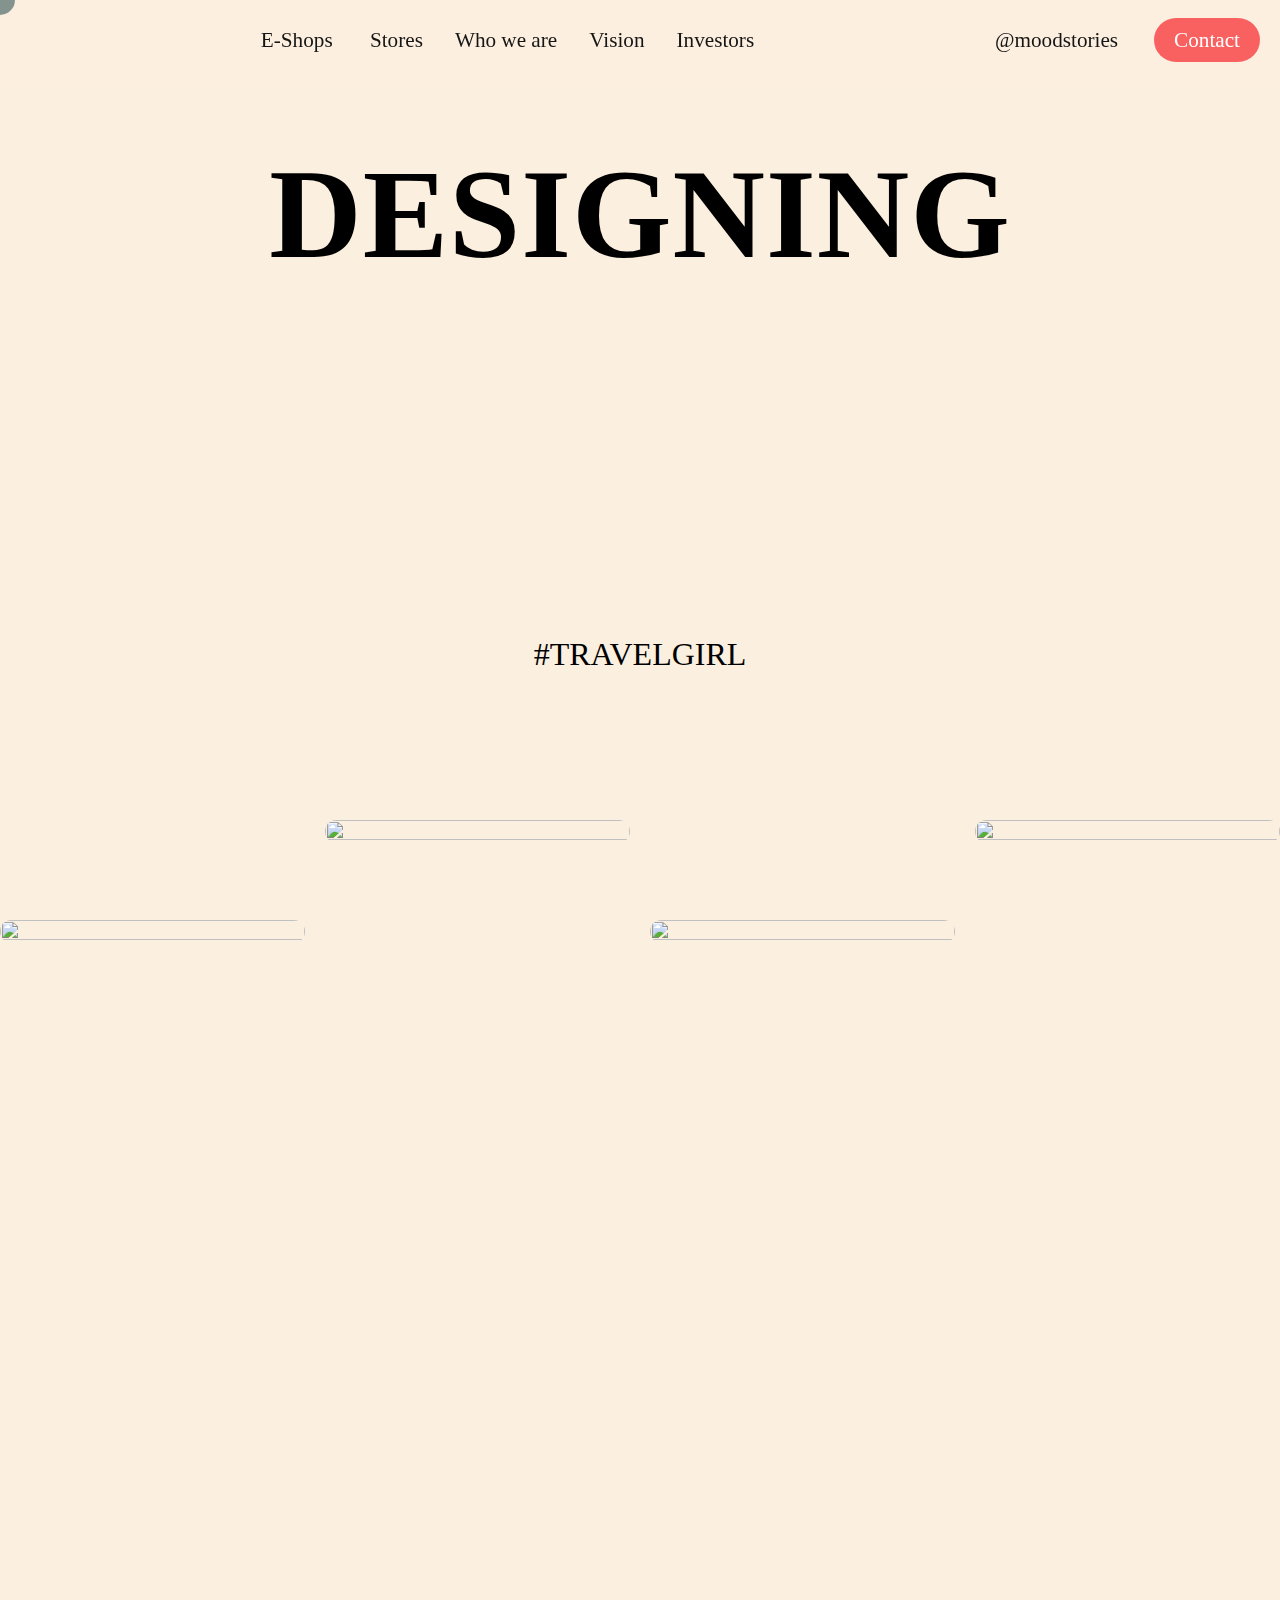
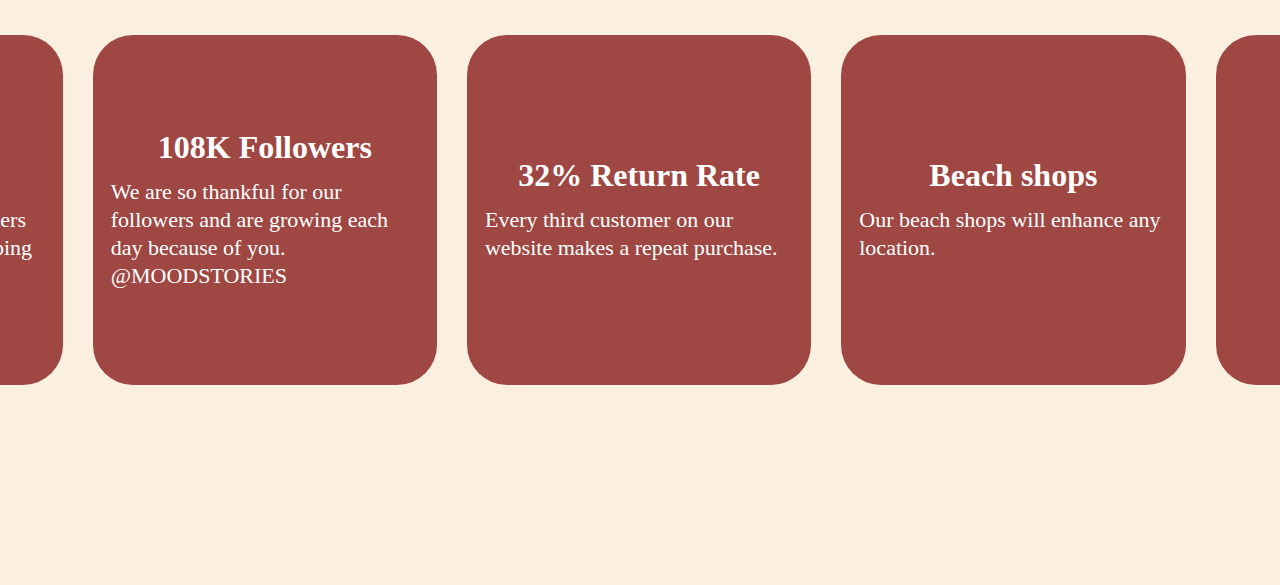
==== commit 1b9c67a0: "add new style" ====
--- a/index.html
+++ b/index.html
@@ -455,7 +455,7 @@
                 <label>Your favorite email</label>
               </div>
               <div class="group big-margin">
-                <select name="" id="2" class="input">
+                <select name="" id="2" class="input select-input">
                   <option value="">1</option>
                   <option value="">2</option>
                   <option value="">3</option>
--- a/style.css
+++ b/style.css
@@ -662,7 +662,7 @@
 
 .input:focus ~ label,
 .input:valid ~ label {
-  top: -20px;
+  top: -10px;
   font-size: 14px;
   color: #615f5f;
 }
@@ -907,6 +907,8 @@
   }
   .about-us-foto {
     width: 90%;
+    order: 2;
+    display: flex;
   }
   .about-us-text {
     display: flex;
@@ -917,11 +919,6 @@
   .about-us-main-title {
     display: flex;
     order: 1;
-  }
-
-  .about-us-foto {
-    order: 2;
-    display: flex;
   }
 
   .about-us-main-paragraph {
@@ -993,7 +990,9 @@
   .static-text {
     margin-bottom: 10%;
   }
-
+  .about-us-foto {
+    margin-bottom: 50px;
+  }
   .about-us-main-paragraph {
     margin-bottom: -60px;
   }
@@ -1021,6 +1020,13 @@
 @media (max-width: 450px) {
   .about-us-main-paragraph {
     margin-bottom: -100px;
+  }
+  .input:focus ~ label,
+  .input:valid ~ label {
+    top: 0px;
+  }
+  .next-lable {
+    margin-top: -15px !important;
   }
   .form-close {
     right: 1%;
@@ -1037,7 +1043,7 @@
     font-size: 12px;
   }
   .forma-and-text {
-    gap: 30px 0;
+    gap: 10px 0;
   }
   .group {
     margin-bottom: 20px;
@@ -1049,7 +1055,7 @@
     gap: 25px;
   }
   .text-area {
-    margin-top: 20px;
+    margin-top: 15px;
   }
   .form-title {
     margin-bottom: 15px;
@@ -1059,7 +1065,7 @@
     margin-bottom: 25px;
   }
   .textarea-lable {
-    font-size: 14px !important;
+    font-size: 12px !important;
   }
   .next {
     padding-top: 300px;
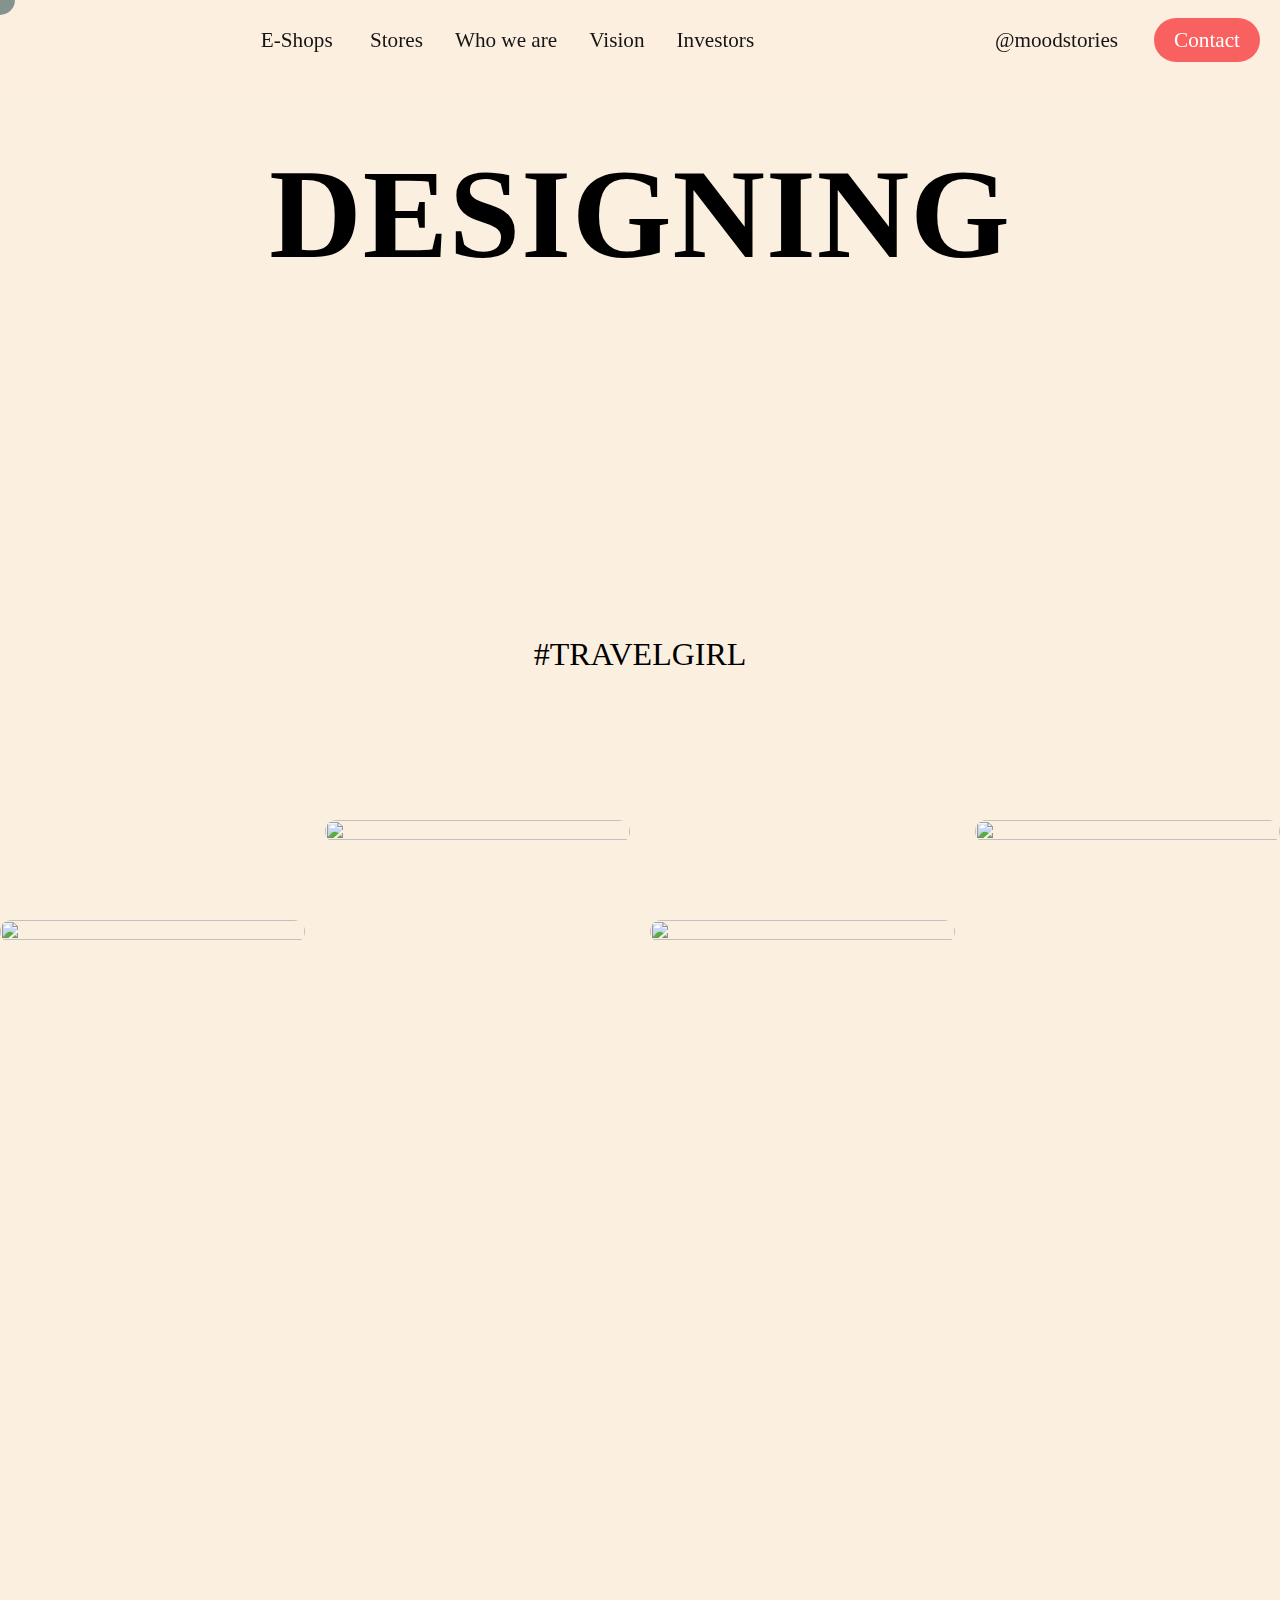
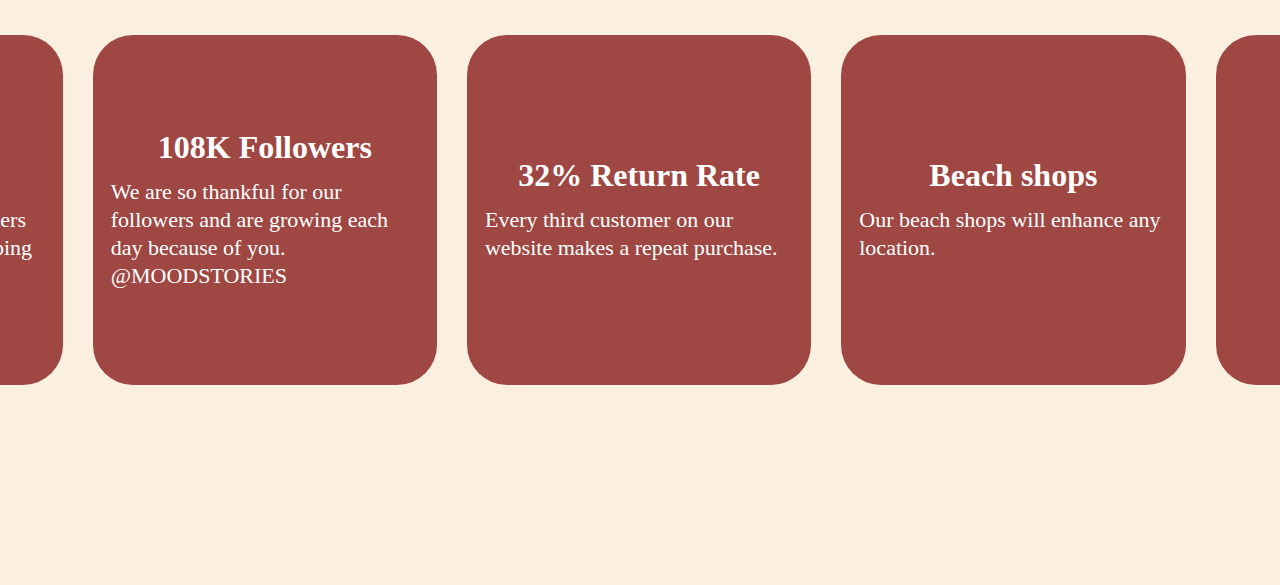
==== commit b769a55a: "add new style" ====
--- a/index.html
+++ b/index.html
@@ -67,9 +67,12 @@
           </div>
         </div>
       </div>
-    </header>
+    </header> 
+    
     <ul class="menu">
-      <li><a
+      <div class="wrapper">
+        <div class="wrap-menu"> 
+        <li><a
           href="https://www.moodstories.us/"
           target="_blank"
           class="link-main-menu"
@@ -127,6 +130,8 @@
         >
       </li>
       <div class="closest"><button class="button-closest">Close</button></div>
+    </div>
+  </div>
     </ul>
     <div class="content">
       <div class="wrapper">
--- a/style.css
+++ b/style.css
@@ -520,16 +520,23 @@
   height: 100%;
   display: flex;
   flex-direction: column;
-  gap: 40px 0;
-  padding: 40px 480px 0px;
+
   background-color: #fbefdf;
   z-index: 5;
   overflow: hidden;
-  transition: all 0.3s ease;
-  transform: translateY(-150%);
+  transition: all 0.7s ease;
+  /* transform: translateY(-150%); */
+  opacity: 0;
 }
 .transform-tranleteY {
-  transform: translateY(0);
+  /* transform: translateY(0); */
+  opacity: 1;
+}
+.menu li {
+  margin-bottom: 42px;
+}
+.wrap-menu {
+  padding: 40px 380px 40px 0;
 }
 .color {
   color: #f96161;
@@ -570,7 +577,7 @@
   display: none;
 }
 .display-blosk {
-  display: block;
+  display: flex;
 }
 .form-wrapper {
   background-color: #fbefdf;
@@ -1054,6 +1061,12 @@
   .text {
     gap: 25px;
   }
+  .link-paragraph {
+    line-height: 15px;
+  }
+  .link-form {
+    margin-top: 5px;
+  }
   .text-area {
     margin-top: 15px;
   }
@@ -1077,6 +1090,9 @@
     padding: 10px 30px;
     font-size: 28px;
     border: none;
+  }
+  .about-us-foto {
+    margin-bottom: 100px;
   }
 }
 @media (max-width: 450px) {
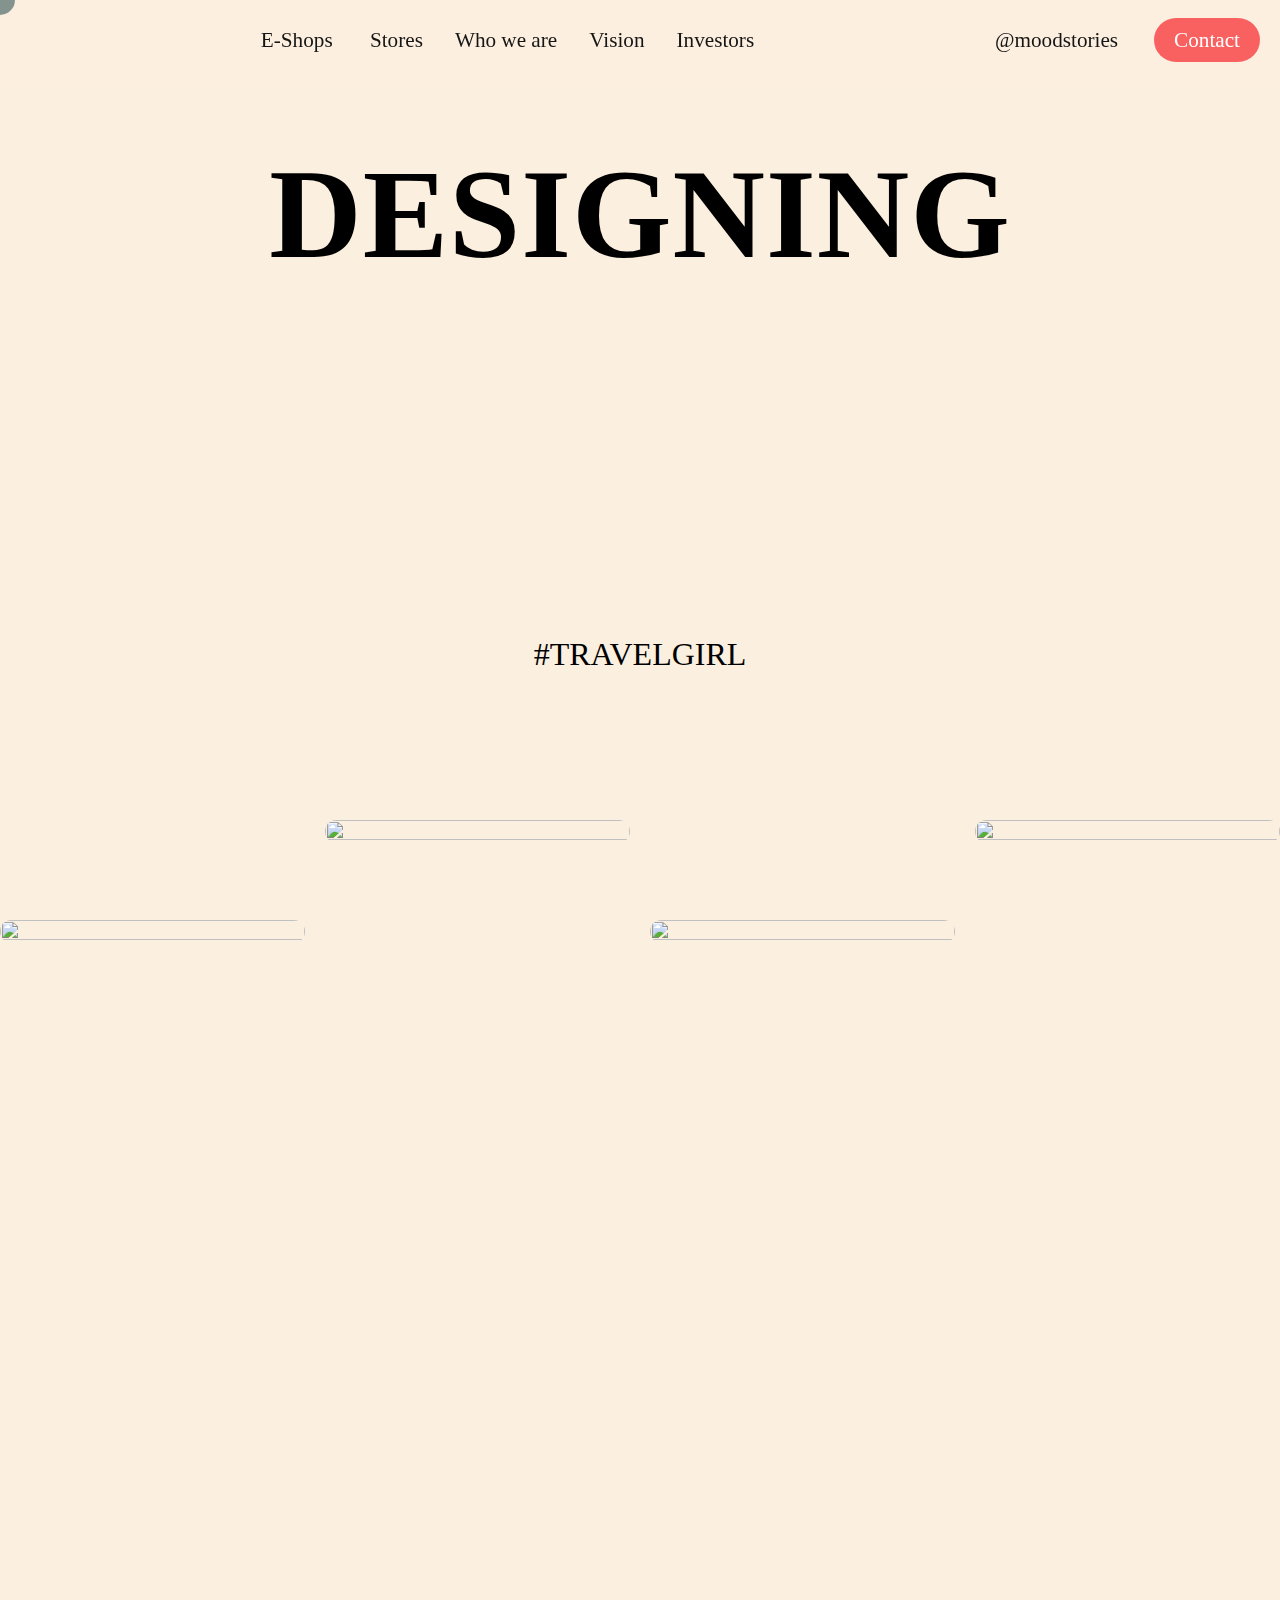
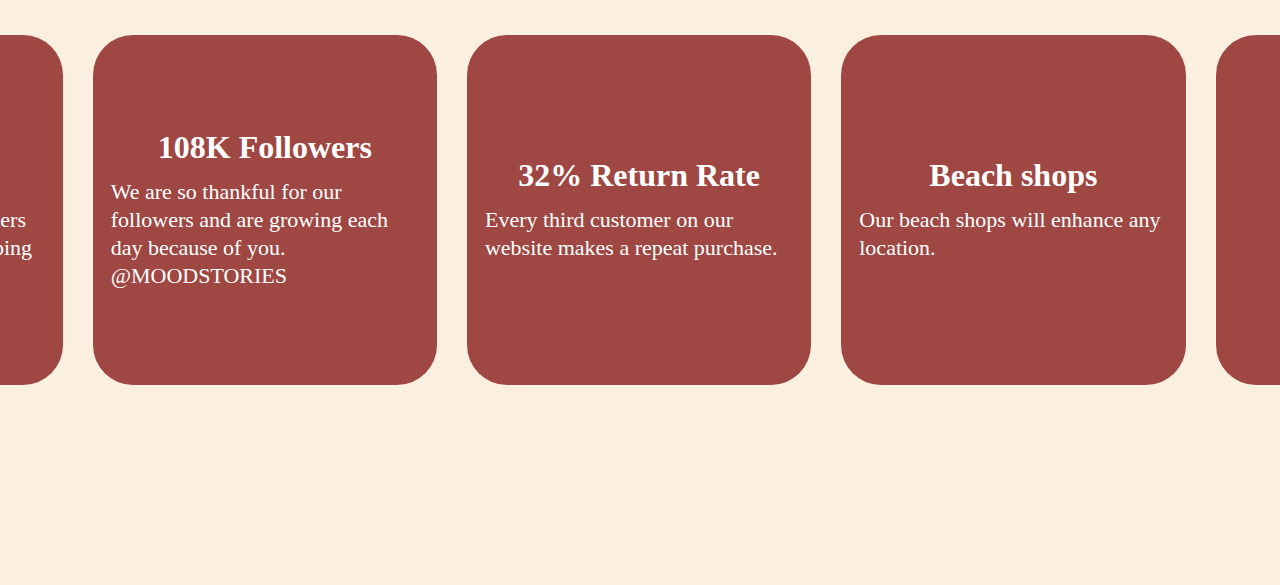
==== commit cde59de8: "add new files" ====
--- a/index.html
+++ b/index.html
@@ -43,7 +43,7 @@
                 </a>
               </li>
               <li class="list-menu">
-                <a href="" class="link-menu">Stores</a>
+                <a href="./storez.html" class="link-menu">Stores</a>
               </li>
               <li class="list-menu">
                 <a href="" class="link-menu">Who we are</a>
@@ -496,6 +496,6 @@
     </div>
     <script src="https://unpkg.com/aos@2.3.1/dist/aos.js"></script>
     <script src="https://cdn.jsdelivr.net/npm/swiper@11/swiper-bundle.min.js"></script>
-    <script src="./index.js"></script>
+    <script src="./index.js" type="module"></script>
   </body>
 </html>
--- a/style.css
+++ b/style.css
@@ -520,17 +520,15 @@
   height: 100%;
   display: flex;
   flex-direction: column;
-
   background-color: #fbefdf;
-  z-index: 5;
+  z-index: 0;
   overflow: hidden;
-  transition: all 0.7s ease;
-  /* transform: translateY(-150%); */
   opacity: 0;
 }
 .transform-tranleteY {
   /* transform: translateY(0); */
   opacity: 1;
+  z-index: 5;
 }
 .menu li {
   margin-bottom: 42px;
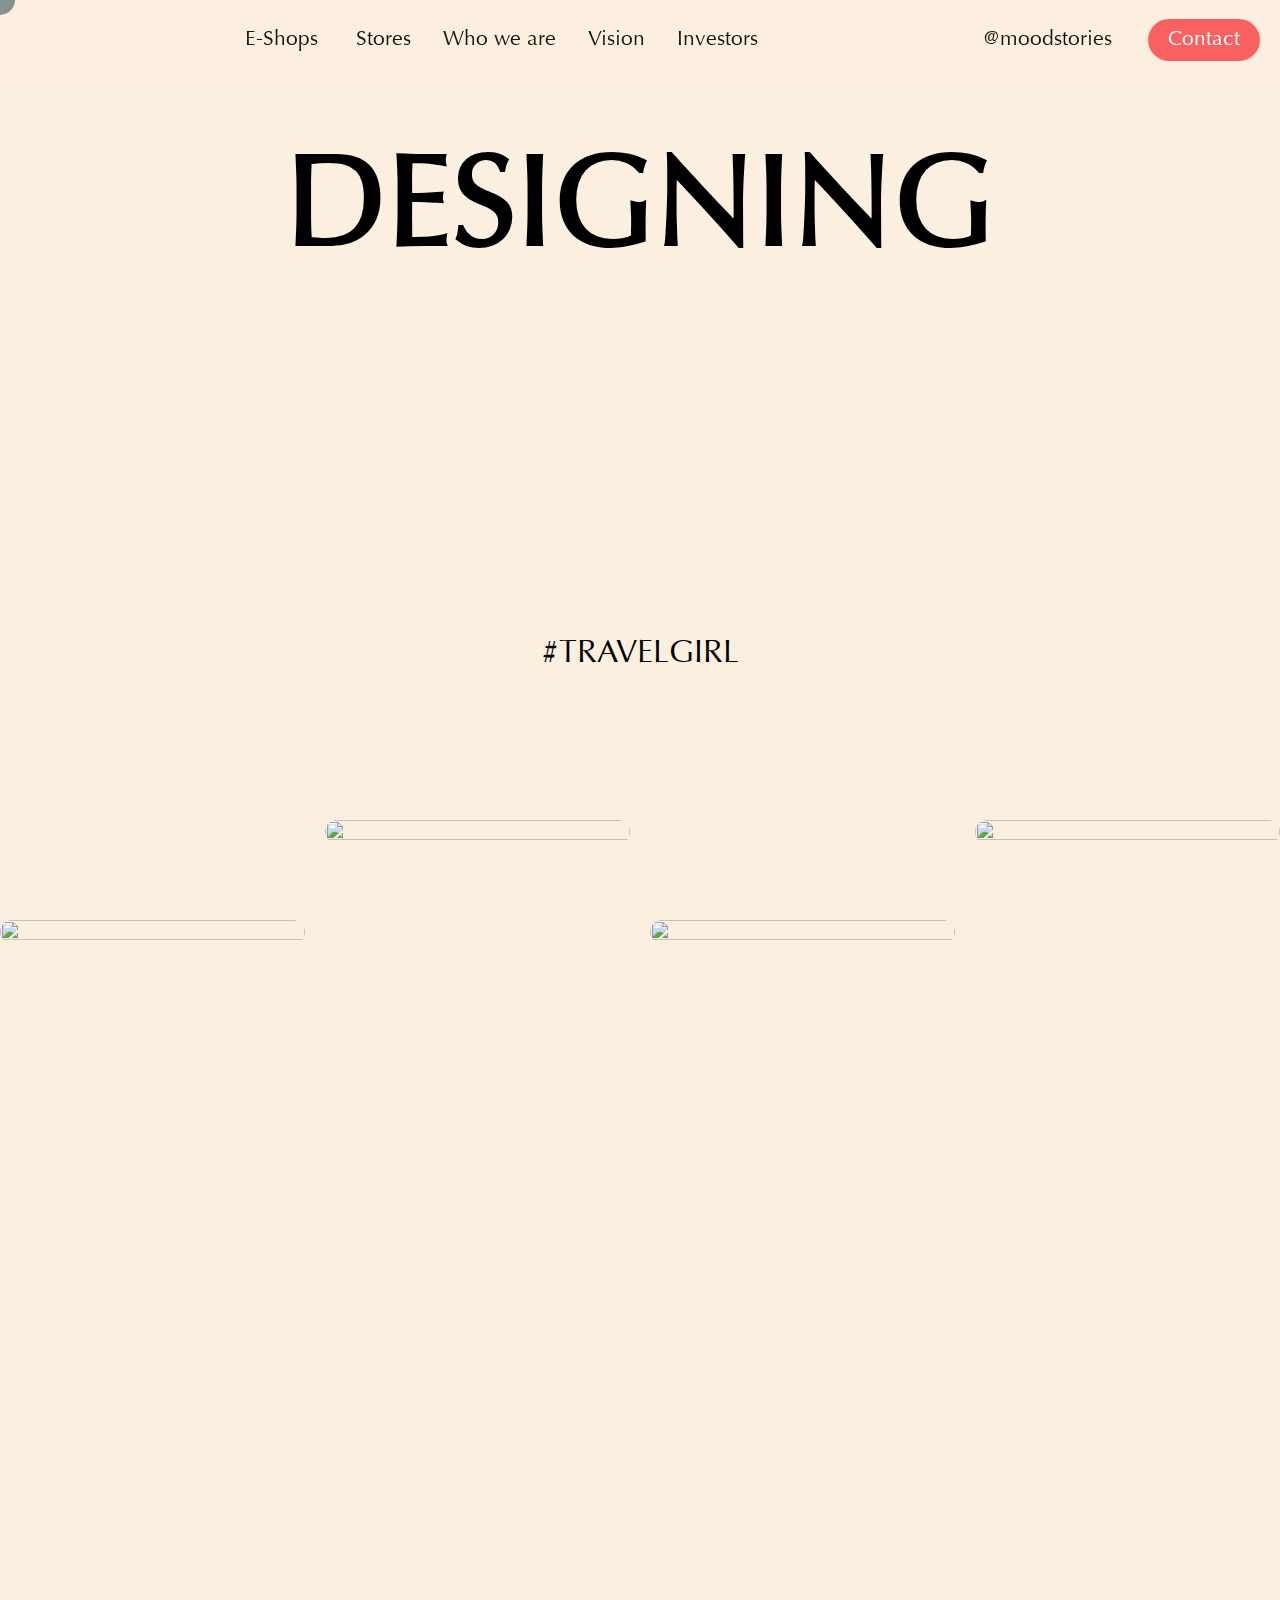
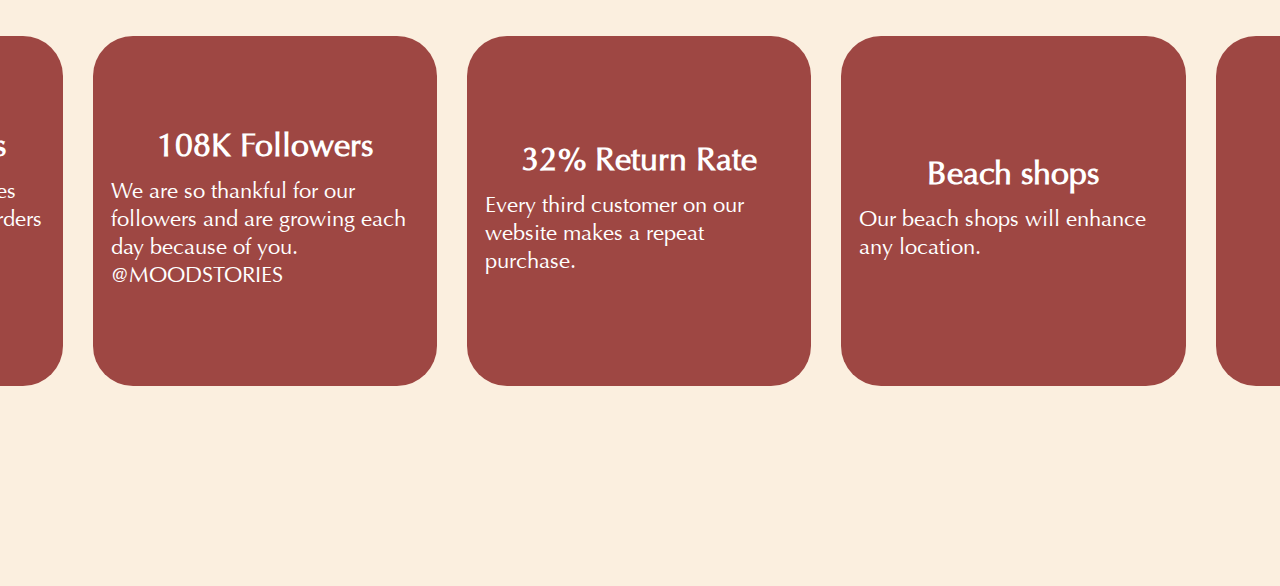
==== commit 8a7b6b89: "add new style" ====
--- a/index.html
+++ b/index.html
@@ -5,10 +5,6 @@
     <meta name="viewport" content="width=device-width, initial-scale=1.0" />
     <link rel="stylesheet" href="reset.css" />
     <link rel="stylesheet" href="style.css" />
-    <link
-      rel="stylesheet"
-      href="https://www.moodstories.us/cdn/fonts/arvo/arvo_n4.b850edda611fc9e16757303483d06adba42b9384.woff2?h1=bW9vZHN0b3JpZXMudXM&h2=bW9vZHN0b3JpZXMtb25lLmFjY291bnQubXlzaG9waWZ5LmNvbQ&hmac=a6b9521ed88adb67bad1e01ce537726cc782251e66b70402532cb32a04db1342"
-    />
     <link href="https://unpkg.com/aos@2.3.1/dist/aos.css" rel="stylesheet" />
     <link
       rel="stylesheet"
--- a/style.css
+++ b/style.css
@@ -1,8 +1,11 @@
+/* шрифт ==========================================================================*/
 @font-face {
   font-family: "Optima";
   src: url("./fonts/OptimaLTPro-Roman.woff2") format("woff2");
   src: url("./fonts/OptimaLTPro-Roman.woff") format("woff");
 }
+/* шрифт====================================================================== 
+в папці fonts цей шрифт є*/
 * {
   margin: 0;
   padding: 0;
@@ -16,6 +19,7 @@
   cursor: none;
 }
 .body {
+  font-family: Optima; /* шрифт ==================================================*/
   overflow-x: hidden;
   cursor: none;
   position: relative;
@@ -28,7 +32,7 @@
   width: 100%;
 }
 .blur-effect {
-  filter: blur(7px);
+  /* filter: blur(7px); */
   pointer-events: none;
 }
 .close {
@@ -521,14 +525,12 @@
   display: flex;
   flex-direction: column;
   background-color: #fbefdf;
-  z-index: 0;
+  display: none;
   overflow: hidden;
-  opacity: 0;
 }
 .transform-tranleteY {
-  /* transform: translateY(0); */
-  opacity: 1;
-  z-index: 5;
+  display: flex;
+  z-index: 4;
 }
 .menu li {
   margin-bottom: 42px;
@@ -613,6 +615,7 @@
   color: #615f5f;
   font-size: 18px;
 }
+
 .link-form {
   margin-top: 10px;
   display: block;
@@ -774,17 +777,22 @@
   .nav-menu {
     flex-direction: column;
     gap: 50px 0;
-    background-color: white;
+    background-color: #fbefdf;
     position: absolute;
     top: 0;
     left: 0;
     width: 100%;
-    z-index: 4;
+    z-index: 6;
     height: 100vh;
-    opacity: 1;
     padding-top: 150px;
     transform: translateX(-100%);
     transition: all 0.4s ease;
+  }
+  .menu {
+    top: 0;
+  }
+  .wrap-menu {
+    padding: 100px 380px 40px 0;
   }
   .close {
     margin-left: auto;
